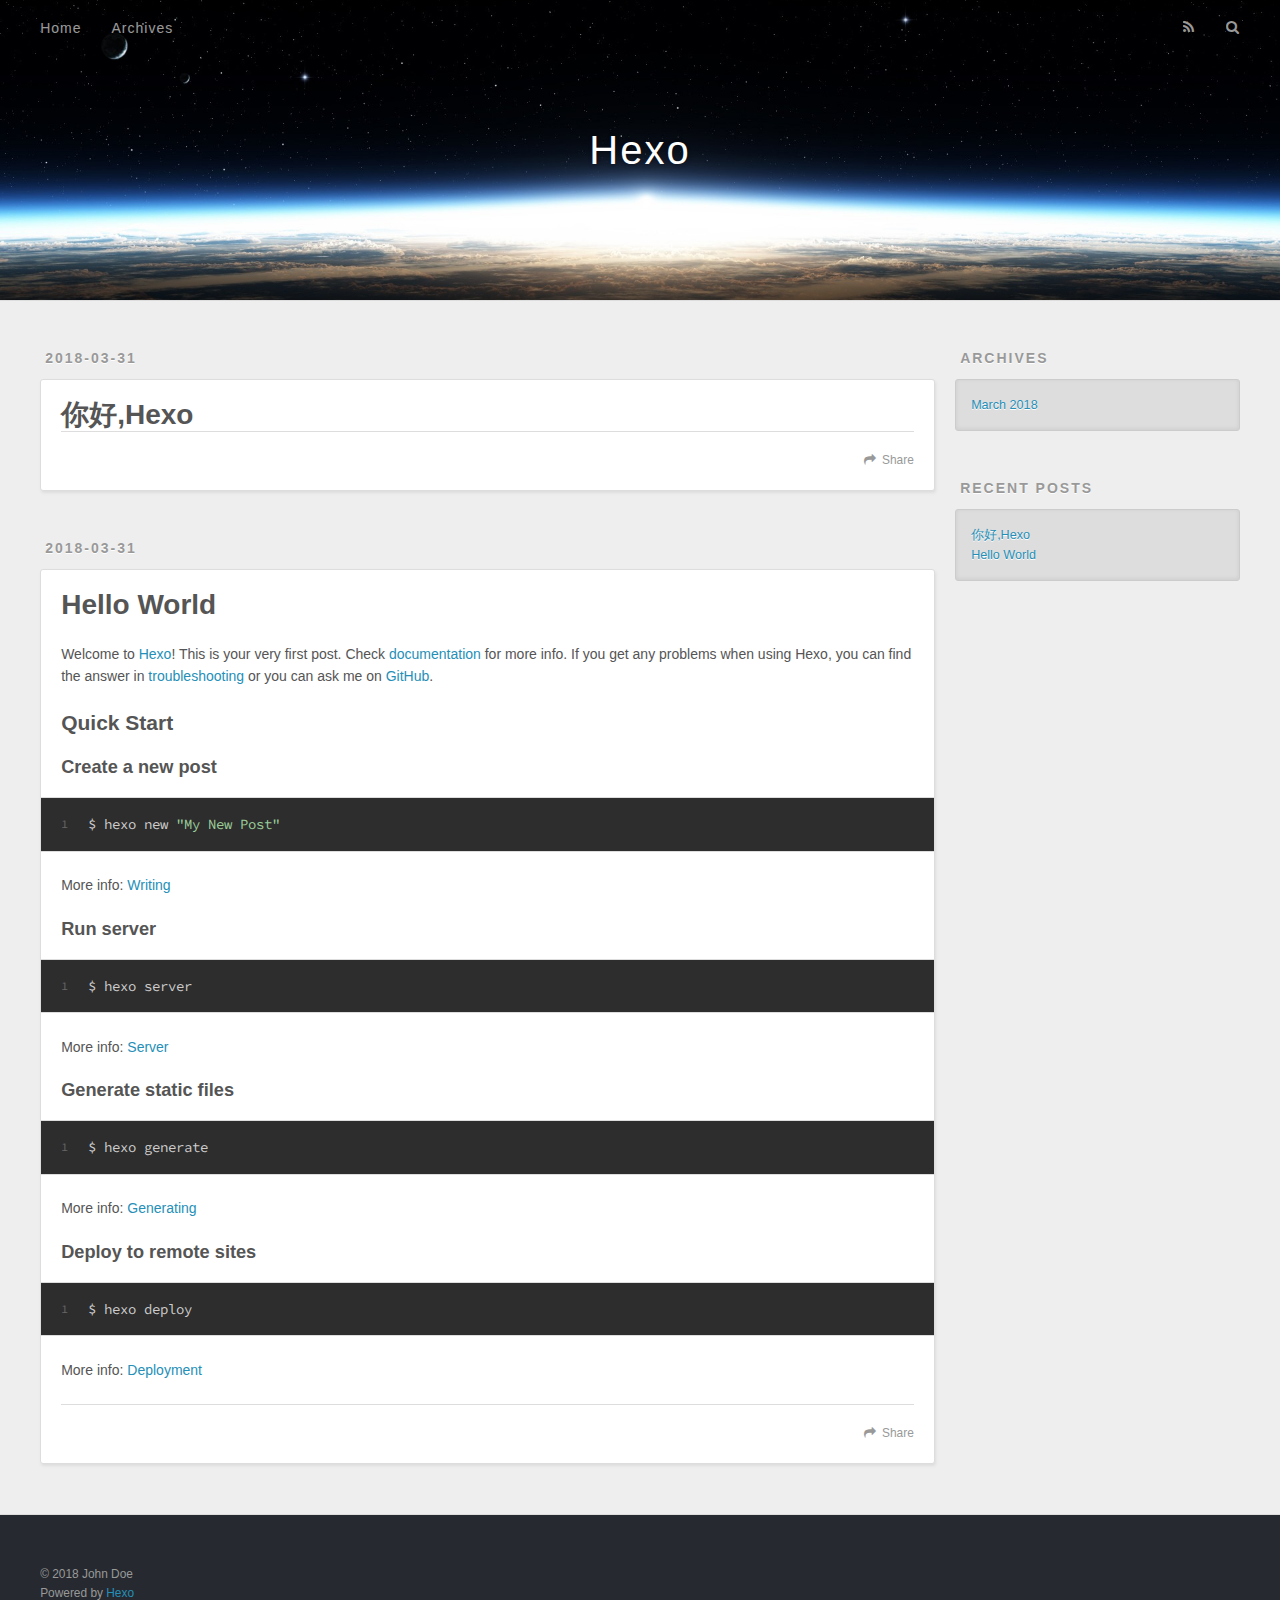
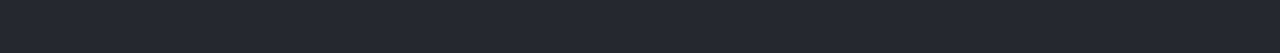
==== index.html @ 71d7cffc "Site updated: 2018-03-31 00:52:03" ====
<!DOCTYPE html>
<html>
<head>
  <meta charset="utf-8">
  

  
  <title>Hexo</title>
  <meta name="viewport" content="width=device-width, initial-scale=1, maximum-scale=1">
  <meta property="og:type" content="website">
<meta property="og:title" content="Hexo">
<meta property="og:url" content="http://yoursite.com/index.html">
<meta property="og:site_name" content="Hexo">
<meta property="og:locale" content="default">
<meta name="twitter:card" content="summary">
<meta name="twitter:title" content="Hexo">
  
    <link rel="alternate" href="/atom.xml" title="Hexo" type="application/atom+xml">
  
  
    <link rel="icon" href="/favicon.png">
  
  
    <link href="//fonts.googleapis.com/css?family=Source+Code+Pro" rel="stylesheet" type="text/css">
  
  <link rel="stylesheet" href="/css/style.css">
</head>

<body>
  <div id="container">
    <div id="wrap">
      <header id="header">
  <div id="banner"></div>
  <div id="header-outer" class="outer">
    <div id="header-title" class="inner">
      <h1 id="logo-wrap">
        <a href="/" id="logo">Hexo</a>
      </h1>
      
    </div>
    <div id="header-inner" class="inner">
      <nav id="main-nav">
        <a id="main-nav-toggle" class="nav-icon"></a>
        
          <a class="main-nav-link" href="/">Home</a>
        
          <a class="main-nav-link" href="/archives">Archives</a>
        
      </nav>
      <nav id="sub-nav">
        
          <a id="nav-rss-link" class="nav-icon" href="/atom.xml" title="RSS Feed"></a>
        
        <a id="nav-search-btn" class="nav-icon" title="Search"></a>
      </nav>
      <div id="search-form-wrap">
        <form action="//google.com/search" method="get" accept-charset="UTF-8" class="search-form"><input type="search" name="q" class="search-form-input" placeholder="Search"><button type="submit" class="search-form-submit">&#xF002;</button><input type="hidden" name="sitesearch" value="http://yoursite.com"></form>
      </div>
    </div>
  </div>
</header>
      <div class="outer">
        <section id="main">
  
    <article id="post-你好-Hexo" class="article article-type-post" itemscope itemprop="blogPost">
  <div class="article-meta">
    <a href="/2018/03/31/你好-Hexo/" class="article-date">
  <time datetime="2018-03-30T16:49:44.000Z" itemprop="datePublished">2018-03-31</time>
</a>
    
  </div>
  <div class="article-inner">
    
    
      <header class="article-header">
        
  
    <h1 itemprop="name">
      <a class="article-title" href="/2018/03/31/你好-Hexo/">你好,Hexo</a>
    </h1>
  

      </header>
    
    <div class="article-entry" itemprop="articleBody">
      
        
      
    </div>
    <footer class="article-footer">
      <a data-url="http://yoursite.com/2018/03/31/你好-Hexo/" data-id="cjfe6r4uq0001t4aaw3b5hltz" class="article-share-link">Share</a>
      
      
    </footer>
  </div>
  
</article>


  
    <article id="post-hello-world" class="article article-type-post" itemscope itemprop="blogPost">
  <div class="article-meta">
    <a href="/2018/03/31/hello-world/" class="article-date">
  <time datetime="2018-03-30T16:23:22.422Z" itemprop="datePublished">2018-03-31</time>
</a>
    
  </div>
  <div class="article-inner">
    
    
      <header class="article-header">
        
  
    <h1 itemprop="name">
      <a class="article-title" href="/2018/03/31/hello-world/">Hello World</a>
    </h1>
  

      </header>
    
    <div class="article-entry" itemprop="articleBody">
      
        <p>Welcome to <a href="https://hexo.io/" target="_blank" rel="noopener">Hexo</a>! This is your very first post. Check <a href="https://hexo.io/docs/" target="_blank" rel="noopener">documentation</a> for more info. If you get any problems when using Hexo, you can find the answer in <a href="https://hexo.io/docs/troubleshooting.html" target="_blank" rel="noopener">troubleshooting</a> or you can ask me on <a href="https://github.com/hexojs/hexo/issues" target="_blank" rel="noopener">GitHub</a>.</p>
<h2 id="Quick-Start"><a href="#Quick-Start" class="headerlink" title="Quick Start"></a>Quick Start</h2><h3 id="Create-a-new-post"><a href="#Create-a-new-post" class="headerlink" title="Create a new post"></a>Create a new post</h3><figure class="highlight bash"><table><tr><td class="gutter"><pre><span class="line">1</span><br></pre></td><td class="code"><pre><span class="line">$ hexo new <span class="string">"My New Post"</span></span><br></pre></td></tr></table></figure>
<p>More info: <a href="https://hexo.io/docs/writing.html" target="_blank" rel="noopener">Writing</a></p>
<h3 id="Run-server"><a href="#Run-server" class="headerlink" title="Run server"></a>Run server</h3><figure class="highlight bash"><table><tr><td class="gutter"><pre><span class="line">1</span><br></pre></td><td class="code"><pre><span class="line">$ hexo server</span><br></pre></td></tr></table></figure>
<p>More info: <a href="https://hexo.io/docs/server.html" target="_blank" rel="noopener">Server</a></p>
<h3 id="Generate-static-files"><a href="#Generate-static-files" class="headerlink" title="Generate static files"></a>Generate static files</h3><figure class="highlight bash"><table><tr><td class="gutter"><pre><span class="line">1</span><br></pre></td><td class="code"><pre><span class="line">$ hexo generate</span><br></pre></td></tr></table></figure>
<p>More info: <a href="https://hexo.io/docs/generating.html" target="_blank" rel="noopener">Generating</a></p>
<h3 id="Deploy-to-remote-sites"><a href="#Deploy-to-remote-sites" class="headerlink" title="Deploy to remote sites"></a>Deploy to remote sites</h3><figure class="highlight bash"><table><tr><td class="gutter"><pre><span class="line">1</span><br></pre></td><td class="code"><pre><span class="line">$ hexo deploy</span><br></pre></td></tr></table></figure>
<p>More info: <a href="https://hexo.io/docs/deployment.html" target="_blank" rel="noopener">Deployment</a></p>

      
    </div>
    <footer class="article-footer">
      <a data-url="http://yoursite.com/2018/03/31/hello-world/" data-id="cjfe6r4um0000t4aa0cotl43n" class="article-share-link">Share</a>
      
      
    </footer>
  </div>
  
</article>


  


</section>
        
          <aside id="sidebar">
  
    

  
    

  
    
  
    
  <div class="widget-wrap">
    <h3 class="widget-title">Archives</h3>
    <div class="widget">
      <ul class="archive-list"><li class="archive-list-item"><a class="archive-list-link" href="/archives/2018/03/">March 2018</a></li></ul>
    </div>
  </div>


  
    
  <div class="widget-wrap">
    <h3 class="widget-title">Recent Posts</h3>
    <div class="widget">
      <ul>
        
          <li>
            <a href="/2018/03/31/你好-Hexo/">你好,Hexo</a>
          </li>
        
          <li>
            <a href="/2018/03/31/hello-world/">Hello World</a>
          </li>
        
      </ul>
    </div>
  </div>

  
</aside>
        
      </div>
      <footer id="footer">
  
  <div class="outer">
    <div id="footer-info" class="inner">
      &copy; 2018 John Doe<br>
      Powered by <a href="http://hexo.io/" target="_blank">Hexo</a>
    </div>
  </div>
</footer>
    </div>
    <nav id="mobile-nav">
  
    <a href="/" class="mobile-nav-link">Home</a>
  
    <a href="/archives" class="mobile-nav-link">Archives</a>
  
</nav>
    

<script src="//ajax.googleapis.com/ajax/libs/jquery/2.0.3/jquery.min.js"></script>


  <link rel="stylesheet" href="/fancybox/jquery.fancybox.css">
  <script src="/fancybox/jquery.fancybox.pack.js"></script>


<script src="/js/script.js"></script>



  </div>
</body>
</html>
---- css/style.css ----
body {
  width: 100%;
}
body:before,
body:after {
  content: "";
  display: table;
}
body:after {
  clear: both;
}
html,
body,
div,
span,
applet,
object,
iframe,
h1,
h2,
h3,
h4,
h5,
h6,
p,
blockquote,
pre,
a,
abbr,
acronym,
address,
big,
cite,
code,
del,
dfn,
em,
img,
ins,
kbd,
q,
s,
samp,
small,
strike,
strong,
sub,
sup,
tt,
var,
dl,
dt,
dd,
ol,
ul,
li,
fieldset,
form,
label,
legend,
table,
caption,
tbody,
tfoot,
thead,
tr,
th,
td {
  margin: 0;
  padding: 0;
  border: 0;
  outline: 0;
  font-weight: inherit;
  font-style: inherit;
  font-family: inherit;
  font-size: 100%;
  vertical-align: baseline;
}
body {
  line-height: 1;
  color: #000;
  background: #fff;
}
ol,
ul {
  list-style: none;
}
table {
  border-collapse: separate;
  border-spacing: 0;
  vertical-align: middle;
}
caption,
th,
td {
  text-align: left;
  font-weight: normal;
  vertical-align: middle;
}
a img {
  border: none;
}
input,
button {
  margin: 0;
  padding: 0;
}
input::-moz-focus-inner,
button::-moz-focus-inner {
  border: 0;
  padding: 0;
}
@font-face {
  font-family: FontAwesome;
  font-style: normal;
  font-weight: normal;
  src: url("fonts/fontawesome-webfont.eot?v=#4.0.3");
  src: url("fonts/fontawesome-webfont.eot?#iefix&v=#4.0.3") format("embedded-opentype"), url("fonts/fontawesome-webfont.woff?v=#4.0.3") format("woff"), url("fonts/fontawesome-webfont.ttf?v=#4.0.3") format("truetype"), url("fonts/fontawesome-webfont.svg#fontawesomeregular?v=#4.0.3") format("svg");
}
html,
body,
#container {
  height: 100%;
}
body {
  background: #eee;
  font: 14px -apple-system, BlinkMacSystemFont, "Segoe UI", "Roboto", "Oxygen", "Ubuntu", "Cantarell", "Fira Sans", "Droid Sans", "Helvetica Neue", sans-serif;
  -webkit-text-size-adjust: 100%;
}
.outer {
  max-width: 1220px;
  margin: 0 auto;
  padding: 0 20px;
}
.outer:before,
.outer:after {
  content: "";
  display: table;
}
.outer:after {
  clear: both;
}
.inner {
  display: inline;
  float: left;
  width: 98.33333333333333%;
  margin: 0 0.833333333333333%;
}
.left,
.alignleft {
  float: left;
}
.right,
.alignright {
  float: right;
}
.clear {
  clear: both;
}
#container {
  position: relative;
}
.mobile-nav-on {
  overflow: hidden;
}
#wrap {
  height: 100%;
  width: 100%;
  position: absolute;
  top: 0;
  left: 0;
  -webkit-transition: 0.2s ease-out;
  -moz-transition: 0.2s ease-out;
  -ms-transition: 0.2s ease-out;
  transition: 0.2s ease-out;
  z-index: 1;
  background: #eee;
}
.mobile-nav-on #wrap {
  left: 280px;
}
@media screen and (min-width: 768px) {
  #main {
    display: inline;
    float: left;
    width: 73.33333333333333%;
    margin: 0 0.833333333333333%;
  }
}
.article-date,
.article-category-link,
.archive-year,
.widget-title {
  text-decoration: none;
  text-transform: uppercase;
  letter-spacing: 2px;
  color: #999;
  margin-bottom: 1em;
  margin-left: 5px;
  line-height: 1em;
  text-shadow: 0 1px #fff;
  font-weight: bold;
}
.article-inner,
.archive-article-inner {
  background: #fff;
  -webkit-box-shadow: 1px 2px 3px #ddd;
  box-shadow: 1px 2px 3px #ddd;
  border: 1px solid #ddd;
  border-radius: 3px;
}
.article-entry h1,
.widget h1 {
  font-size: 2em;
}
.article-entry h2,
.widget h2 {
  font-size: 1.5em;
}
.article-entry h3,
.widget h3 {
  font-size: 1.3em;
}
.article-entry h4,
.widget h4 {
  font-size: 1.2em;
}
.article-entry h5,
.widget h5 {
  font-size: 1em;
}
.article-entry h6,
.widget h6 {
  font-size: 1em;
  color: #999;
}
.article-entry hr,
.widget hr {
  border: 1px dashed #ddd;
}
.article-entry strong,
.widget strong {
  font-weight: bold;
}
.article-entry em,
.widget em,
.article-entry cite,
.widget cite {
  font-style: italic;
}
.article-entry sup,
.widget sup,
.article-entry sub,
.widget sub {
  font-size: 0.75em;
  line-height: 0;
  position: relative;
  vertical-align: baseline;
}
.article-entry sup,
.widget sup {
  top: -0.5em;
}
.article-entry sub,
.widget sub {
  bottom: -0.2em;
}
.article-entry small,
.widget small {
  font-size: 0.85em;
}
.article-entry acronym,
.widget acronym,
.article-entry abbr,
.widget abbr {
  border-bottom: 1px dotted;
}
.article-entry ul,
.widget ul,
.article-entry ol,
.widget ol,
.article-entry dl,
.widget dl {
  margin: 0 20px;
  line-height: 1.6em;
}
.article-entry ul ul,
.widget ul ul,
.article-entry ol ul,
.widget ol ul,
.article-entry ul ol,
.widget ul ol,
.article-entry ol ol,
.widget ol ol {
  margin-top: 0;
  margin-bottom: 0;
}
.article-entry ul,
.widget ul {
  list-style: disc;
}
.article-entry ol,
.widget ol {
  list-style: decimal;
}
.article-entry dt,
.widget dt {
  font-weight: bold;
}
#header {
  height: 300px;
  position: relative;
  border-bottom: 1px solid #ddd;
}
#header:before,
#header:after {
  content: "";
  position: absolute;
  left: 0;
  right: 0;
  height: 40px;
}
#header:before {
  top: 0;
  background: -webkit-linear-gradient(rgba(0,0,0,0.2), transparent);
  background: -moz-linear-gradient(rgba(0,0,0,0.2), transparent);
  background: -ms-linear-gradient(rgba(0,0,0,0.2), transparent);
  background: linear-gradient(rgba(0,0,0,0.2), transparent);
}
#header:after {
  bottom: 0;
  background: -webkit-linear-gradient(transparent, rgba(0,0,0,0.2));
  background: -moz-linear-gradient(transparent, rgba(0,0,0,0.2));
  background: -ms-linear-gradient(transparent, rgba(0,0,0,0.2));
  background: linear-gradient(transparent, rgba(0,0,0,0.2));
}
#header-outer {
  height: 100%;
  position: relative;
}
#header-inner {
  position: relative;
  overflow: hidden;
}
#banner {
  position: absolute;
  top: 0;
  left: 0;
  width: 100%;
  height: 100%;
  background: url("images/banner.jpg") center #000;
  -webkit-background-size: cover;
  -moz-background-size: cover;
  background-size: cover;
  z-index: -1;
}
#header-title {
  text-align: center;
  height: 40px;
  position: absolute;
  top: 50%;
  left: 0;
  margin-top: -20px;
}
#logo,
#subtitle {
  text-decoration: none;
  color: #fff;
  font-weight: 300;
  text-shadow: 0 1px 4px rgba(0,0,0,0.3);
}
#logo {
  font-size: 40px;
  line-height: 40px;
  letter-spacing: 2px;
}
#subtitle {
  font-size: 16px;
  line-height: 16px;
  letter-spacing: 1px;
}
#subtitle-wrap {
  margin-top: 16px;
}
#main-nav {
  float: left;
  margin-left: -15px;
}
.nav-icon,
.main-nav-link {
  float: left;
  color: #fff;
  opacity: 0.6;
  text-decoration: none;
  text-shadow: 0 1px rgba(0,0,0,0.2);
  -webkit-transition: opacity 0.2s;
  -moz-transition: opacity 0.2s;
  -ms-transition: opacity 0.2s;
  transition: opacity 0.2s;
  display: block;
  padding: 20px 15px;
}
.nav-icon:hover,
.main-nav-link:hover {
  opacity: 1;
}
.nav-icon {
  font-family: FontAwesome;
  text-align: center;
  font-size: 14px;
  width: 14px;
  height: 14px;
  padding: 20px 15px;
  position: relative;
  cursor: pointer;
}
.main-nav-link {
  font-weight: 300;
  letter-spacing: 1px;
}
@media screen and (max-width: 479px) {
  .main-nav-link {
    display: none;
  }
}
#main-nav-toggle {
  display: none;
}
#main-nav-toggle:before {
  content: "\f0c9";
}
@media screen and (max-width: 479px) {
  #main-nav-toggle {
    display: block;
  }
}
#sub-nav {
  float: right;
  margin-right: -15px;
}
#nav-rss-link:before {
  content: "\f09e";
}
#nav-search-btn:before {
  content: "\f002";
}
#search-form-wrap {
  position: absolute;
  top: 15px;
  width: 150px;
  height: 30px;
  right: -150px;
  opacity: 0;
  -webkit-transition: 0.2s ease-out;
  -moz-transition: 0.2s ease-out;
  -ms-transition: 0.2s ease-out;
  transition: 0.2s ease-out;
}
#search-form-wrap.on {
  opacity: 1;
  right: 0;
}
@media screen and (max-width: 479px) {
  #search-form-wrap {
    width: 100%;
    right: -100%;
  }
}
.search-form {
  position: absolute;
  top: 0;
  left: 0;
  right: 0;
  background: #fff;
  padding: 5px 15px;
  border-radius: 15px;
  -webkit-box-shadow: 0 0 10px rgba(0,0,0,0.3);
  box-shadow: 0 0 10px rgba(0,0,0,0.3);
}
.search-form-input {
  border: none;
  background: none;
  color: #555;
  width: 100%;
  font: 13px -apple-system, BlinkMacSystemFont, "Segoe UI", "Roboto", "Oxygen", "Ubuntu", "Cantarell", "Fira Sans", "Droid Sans", "Helvetica Neue", sans-serif;
  outline: none;
}
.search-form-input::-webkit-search-results-decoration,
.search-form-input::-webkit-search-cancel-button {
  -webkit-appearance: none;
}
.search-form-submit {
  position: absolute;
  top: 50%;
  right: 10px;
  margin-top: -7px;
  font: 13px FontAwesome;
  border: none;
  background: none;
  color: #bbb;
  cursor: pointer;
}
.search-form-submit:hover,
.search-form-submit:focus {
  color: #777;
}
.article {
  margin: 50px 0;
}
.article-inner {
  overflow: hidden;
}
.article-meta:before,
.article-meta:after {
  content: "";
  display: table;
}
.article-meta:after {
  clear: both;
}
.article-date {
  float: left;
}
.article-category {
  float: left;
  line-height: 1em;
  color: #ccc;
  text-shadow: 0 1px #fff;
  margin-left: 8px;
}
.article-category:before {
  content: "\2022";
}
.article-category-link {
  margin: 0 12px 1em;
}
.article-header {
  padding: 20px 20px 0;
}
.article-title {
  text-decoration: none;
  font-size: 2em;
  font-weight: bold;
  color: #555;
  line-height: 1.1em;
  -webkit-transition: color 0.2s;
  -moz-transition: color 0.2s;
  -ms-transition: color 0.2s;
  transition: color 0.2s;
}
a.article-title:hover {
  color: #258fb8;
}
.article-entry {
  color: #555;
  padding: 0 20px;
}
.article-entry:before,
.article-entry:after {
  content: "";
  display: table;
}
.article-entry:after {
  clear: both;
}
.article-entry p,
.article-entry table {
  line-height: 1.6em;
  margin: 1.6em 0;
}
.article-entry h1,
.article-entry h2,
.article-entry h3,
.article-entry h4,
.article-entry h5,
.article-entry h6 {
  font-weight: bold;
}
.article-entry h1,
.article-entry h2,
.article-entry h3,
.article-entry h4,
.article-entry h5,
.article-entry h6 {
  line-height: 1.1em;
  margin: 1.1em 0;
}
.article-entry a {
  color: #258fb8;
  text-decoration: none;
}
.article-entry a:hover {
  text-decoration: underline;
}
.article-entry ul,
.article-entry ol,
.article-entry dl {
  margin-top: 1.6em;
  margin-bottom: 1.6em;
}
.article-entry img,
.article-entry video {
  max-width: 100%;
  height: auto;
  display: block;
  margin: auto;
}
.article-entry iframe {
  border: none;
}
.article-entry table {
  width: 100%;
  border-collapse: collapse;
  border-spacing: 0;
}
.article-entry th {
  font-weight: bold;
  border-bottom: 3px solid #ddd;
  padding-bottom: 0.5em;
}
.article-entry td {
  border-bottom: 1px solid #ddd;
  padding: 10px 0;
}
.article-entry blockquote {
  font-family: Georgia, "Times New Roman", serif;
  font-size: 1.4em;
  margin: 1.6em 20px;
  text-align: center;
}
.article-entry blockquote footer {
  font-size: 14px;
  margin: 1.6em 0;
  font-family: -apple-system, BlinkMacSystemFont, "Segoe UI", "Roboto", "Oxygen", "Ubuntu", "Cantarell", "Fira Sans", "Droid Sans", "Helvetica Neue", sans-serif;
}
.article-entry blockquote footer cite:before {
  content: "—";
  padding: 0 0.5em;
}
.article-entry .pullquote {
  text-align: left;
  width: 45%;
  margin: 0;
}
.article-entry .pullquote.left {
  margin-left: 0.5em;
  margin-right: 1em;
}
.article-entry .pullquote.right {
  margin-right: 0.5em;
  margin-left: 1em;
}
.article-entry .caption {
  color: #999;
  display: block;
  font-size: 0.9em;
  margin-top: 0.5em;
  position: relative;
  text-align: center;
}
.article-entry .video-container {
  position: relative;
  padding-top: 56.25%;
  height: 0;
  overflow: hidden;
}
.article-entry .video-container iframe,
.article-entry .video-container object,
.article-entry .video-container embed {
  position: absolute;
  top: 0;
  left: 0;
  width: 100%;
  height: 100%;
  margin-top: 0;
}
.article-more-link a {
  display: inline-block;
  line-height: 1em;
  padding: 6px 15px;
  border-radius: 15px;
  background: #eee;
  color: #999;
  text-shadow: 0 1px #fff;
  text-decoration: none;
}
.article-more-link a:hover {
  background: #258fb8;
  color: #fff;
  text-decoration: none;
  text-shadow: 0 1px #1e7293;
}
.article-footer {
  font-size: 0.85em;
  line-height: 1.6em;
  border-top: 1px solid #ddd;
  padding-top: 1.6em;
  margin: 0 20px 20px;
}
.article-footer:before,
.article-footer:after {
  content: "";
  display: table;
}
.article-footer:after {
  clear: both;
}
.article-footer a {
  color: #999;
  text-decoration: none;
}
.article-footer a:hover {
  color: #555;
}
.article-tag-list-item {
  float: left;
  margin-right: 10px;
}
.article-tag-list-link:before {
  content: "#";
}
.article-comment-link {
  float: right;
}
.article-comment-link:before {
  content: "\f075";
  font-family: FontAwesome;
  padding-right: 8px;
}
.article-share-link {
  cursor: pointer;
  float: right;
  margin-left: 20px;
}
.article-share-link:before {
  content: "\f064";
  font-family: FontAwesome;
  padding-right: 6px;
}
#article-nav {
  position: relative;
}
#article-nav:before,
#article-nav:after {
  content: "";
  display: table;
}
#article-nav:after {
  clear: both;
}
@media screen and (min-width: 768px) {
  #article-nav {
    margin: 50px 0;
  }
  #article-nav:before {
    width: 8px;
    height: 8px;
    position: absolute;
    top: 50%;
    left: 50%;
    margin-top: -4px;
    margin-left: -4px;
    content: "";
    border-radius: 50%;
    background: #ddd;
    -webkit-box-shadow: 0 1px 2px #fff;
    box-shadow: 0 1px 2px #fff;
  }
}
.article-nav-link-wrap {
  text-decoration: none;
  text-shadow: 0 1px #fff;
  color: #999;
  -webkit-box-sizing: border-box;
  -moz-box-sizing: border-box;
  box-sizing: border-box;
  margin-top: 50px;
  text-align: center;
  display: block;
}
.article-nav-link-wrap:hover {
  color: #555;
}
@media screen and (min-width: 768px) {
  .article-nav-link-wrap {
    width: 50%;
    margin-top: 0;
  }
}
@media screen and (min-width: 768px) {
  #article-nav-newer {
    float: left;
    text-align: right;
    padding-right: 20px;
  }
}
@media screen and (min-width: 768px) {
  #article-nav-older {
    float: right;
    text-align: left;
    padding-left: 20px;
  }
}
.article-nav-caption {
  text-transform: uppercase;
  letter-spacing: 2px;
  color: #ddd;
  line-height: 1em;
  font-weight: bold;
}
#article-nav-newer .article-nav-caption {
  margin-right: -2px;
}
.article-nav-title {
  font-size: 0.85em;
  line-height: 1.6em;
  margin-top: 0.5em;
}
.article-share-box {
  position: absolute;
  display: none;
  background: #fff;
  -webkit-box-shadow: 1px 2px 10px rgba(0,0,0,0.2);
  box-shadow: 1px 2px 10px rgba(0,0,0,0.2);
  border-radius: 3px;
  margin-left: -145px;
  overflow: hidden;
  z-index: 1;
}
.article-share-box.on {
  display: block;
}
.article-share-input {
  width: 100%;
  background: none;
  -webkit-box-sizing: border-box;
  -moz-box-sizing: border-box;
  box-sizing: border-box;
  font: 14px -apple-system, BlinkMacSystemFont, "Segoe UI", "Roboto", "Oxygen", "Ubuntu", "Cantarell", "Fira Sans", "Droid Sans", "Helvetica Neue", sans-serif;
  padding: 0 15px;
  color: #555;
  outline: none;
  border: 1px solid #ddd;
  border-radius: 3px 3px 0 0;
  height: 36px;
  line-height: 36px;
}
.article-share-links {
  background: #eee;
}
.article-share-links:before,
.article-share-links:after {
  content: "";
  display: table;
}
.article-share-links:after {
  clear: both;
}
.article-share-twitter,
.article-share-facebook,
.article-share-pinterest,
.article-share-google {
  width: 50px;
  height: 36px;
  display: block;
  float: left;
  position: relative;
  color: #999;
  text-shadow: 0 1px #fff;
}
.article-share-twitter:before,
.article-share-facebook:before,
.article-share-pinterest:before,
.article-share-google:before {
  font-size: 20px;
  font-family: FontAwesome;
  width: 20px;
  height: 20px;
  position: absolute;
  top: 50%;
  left: 50%;
  margin-top: -10px;
  margin-left: -10px;
  text-align: center;
}
.article-share-twitter:hover,
.article-share-facebook:hover,
.article-share-pinterest:hover,
.article-share-google:hover {
  color: #fff;
}
.article-share-twitter:before {
  content: "\f099";
}
.article-share-twitter:hover {
  background: #00aced;
  text-shadow: 0 1px #008abe;
}
.article-share-facebook:before {
  content: "\f09a";
}
.article-share-facebook:hover {
  background: #3b5998;
  text-shadow: 0 1px #2f477a;
}
.article-share-pinterest:before {
  content: "\f0d2";
}
.article-share-pinterest:hover {
  background: #cb2027;
  text-shadow: 0 1px #a21a1f;
}
.article-share-google:before {
  content: "\f0d5";
}
.article-share-google:hover {
  background: #dd4b39;
  text-shadow: 0 1px #be3221;
}
.article-gallery {
  background: #000;
  position: relative;
}
.article-gallery-photos {
  position: relative;
  overflow: hidden;
}
.article-gallery-img {
  display: none;
  max-width: 100%;
}
.article-gallery-img:first-child {
  display: block;
}
.article-gallery-img.loaded {
  position: absolute;
  display: block;
}
.article-gallery-img img {
  display: block;
  max-width: 100%;
  margin: 0 auto;
}
#comments {
  background: #fff;
  -webkit-box-shadow: 1px 2px 3px #ddd;
  box-shadow: 1px 2px 3px #ddd;
  padding: 20px;
  border: 1px solid #ddd;
  border-radius: 3px;
  margin: 50px 0;
}
#comments a {
  color: #258fb8;
}
.archives-wrap {
  margin: 50px 0;
}
.archives:before,
.archives:after {
  content: "";
  display: table;
}
.archives:after {
  clear: both;
}
.archive-year-wrap {
  margin-bottom: 1em;
}
.archives {
  -webkit-column-gap: 10px;
  -moz-column-gap: 10px;
  column-gap: 10px;
}
@media screen and (min-width: 480px) and (max-width: 767px) {
  .archives {
    -webkit-column-count: 2;
    -moz-column-count: 2;
    column-count: 2;
  }
}
@media screen and (min-width: 768px) {
  .archives {
    -webkit-column-count: 3;
    -moz-column-count: 3;
    column-count: 3;
  }
}
.archive-article {
  -webkit-column-break-inside: avoid;
  page-break-inside: avoid;
  overflow: hidden;
  break-inside: avoid-column;
}
.archive-article-inner {
  padding: 10px;
  margin-bottom: 15px;
}
.archive-article-title {
  text-decoration: none;
  font-weight: bold;
  color: #555;
  -webkit-transition: color 0.2s;
  -moz-transition: color 0.2s;
  -ms-transition: color 0.2s;
  transition: color 0.2s;
  line-height: 1.6em;
}
.archive-article-title:hover {
  color: #258fb8;
}
.archive-article-footer {
  margin-top: 1em;
}
.archive-article-date {
  color: #999;
  text-decoration: none;
  font-size: 0.85em;
  line-height: 1em;
  margin-bottom: 0.5em;
  display: block;
}
#page-nav {
  margin: 50px auto;
  background: #fff;
  -webkit-box-shadow: 1px 2px 3px #ddd;
  box-shadow: 1px 2px 3px #ddd;
  border: 1px solid #ddd;
  border-radius: 3px;
  text-align: center;
  color: #999;
  overflow: hidden;
}
#page-nav:before,
#page-nav:after {
  content: "";
  display: table;
}
#page-nav:after {
  clear: both;
}
#page-nav a,
#page-nav span {
  padding: 10px 20px;
  line-height: 1;
  height: 2ex;
}
#page-nav a {
  color: #999;
  text-decoration: none;
}
#page-nav a:hover {
  background: #999;
  color: #fff;
}
#page-nav .prev {
  float: left;
}
#page-nav .next {
  float: right;
}
#page-nav .page-number {
  display: inline-block;
}
@media screen and (max-width: 479px) {
  #page-nav .page-number {
    display: none;
  }
}
#page-nav .current {
  color: #555;
  font-weight: bold;
}
#page-nav .space {
  color: #ddd;
}
#footer {
  background: #262a30;
  padding: 50px 0;
  border-top: 1px solid #ddd;
  color: #999;
}
#footer a {
  color: #258fb8;
  text-decoration: none;
}
#footer a:hover {
  text-decoration: underline;
}
#footer-info {
  line-height: 1.6em;
  font-size: 0.85em;
}
.article-entry pre,
.article-entry .highlight {
  background: #2d2d2d;
  margin: 0 -20px;
  padding: 15px 20px;
  border-style: solid;
  border-color: #ddd;
  border-width: 1px 0;
  overflow: auto;
  color: #ccc;
  line-height: 22.400000000000002px;
}
.article-entry .highlight .gutter pre,
.article-entry .gist .gist-file .gist-data .line-numbers {
  color: #666;
  font-size: 0.85em;
}
.article-entry pre,
.article-entry code {
  font-family: "Source Code Pro", Consolas, Monaco, Menlo, Consolas, monospace;
}
.article-entry code {
  background: #eee;
  text-shadow: 0 1px #fff;
  padding: 0 0.3em;
}
.article-entry pre code {
  background: none;
  text-shadow: none;
  padding: 0;
}
.article-entry .highlight pre {
  border: none;
  margin: 0;
  padding: 0;
}
.article-entry .highlight table {
  margin: 0;
  width: auto;
}
.article-entry .highlight td {
  border: none;
  padding: 0;
}
.article-entry .highlight figcaption {
  font-size: 0.85em;
  color: #999;
  line-height: 1em;
  margin-bottom: 1em;
}
.article-entry .highlight figcaption:before,
.article-entry .highlight figcaption:after {
  content: "";
  display: table;
}
.article-entry .highlight figcaption:after {
  clear: both;
}
.article-entry .highlight figcaption a {
  float: right;
}
.article-entry .highlight .gutter pre {
  text-align: right;
  padding-right: 20px;
}
.article-entry .highlight .line {
  height: 22.400000000000002px;
}
.article-entry .highlight .line.marked {
  background: #515151;
}
.article-entry .gist {
  margin: 0 -20px;
  border-style: solid;
  border-color: #ddd;
  border-width: 1px 0;
  background: #2d2d2d;
  padding: 15px 20px 15px 0;
}
.article-entry .gist .gist-file {
  border: none;
  font-family: "Source Code Pro", Consolas, Monaco, Menlo, Consolas, monospace;
  margin: 0;
}
.article-entry .gist .gist-file .gist-data {
  background: none;
  border: none;
}
.article-entry .gist .gist-file .gist-data .line-numbers {
  background: none;
  border: none;
  padding: 0 20px 0 0;
}
.article-entry .gist .gist-file .gist-data .line-data {
  padding: 0 !important;
}
.article-entry .gist .gist-file .highlight {
  margin: 0;
  padding: 0;
  border: none;
}
.article-entry .gist .gist-file .gist-meta {
  background: #2d2d2d;
  color: #999;
  font: 0.85em -apple-system, BlinkMacSystemFont, "Segoe UI", "Roboto", "Oxygen", "Ubuntu", "Cantarell", "Fira Sans", "Droid Sans", "Helvetica Neue", sans-serif;
  text-shadow: 0 0;
  padding: 0;
  margin-top: 1em;
  margin-left: 20px;
}
.article-entry .gist .gist-file .gist-meta a {
  color: #258fb8;
  font-weight: normal;
}
.article-entry .gist .gist-file .gist-meta a:hover {
  text-decoration: underline;
}
pre .comment,
pre .title {
  color: #999;
}
pre .variable,
pre .attribute,
pre .tag,
pre .regexp,
pre .ruby .constant,
pre .xml .tag .title,
pre .xml .pi,
pre .xml .doctype,
pre .html .doctype,
pre .css .id,
pre .css .class,
pre .css .pseudo {
  color: #f2777a;
}
pre .number,
pre .preprocessor,
pre .built_in,
pre .literal,
pre .params,
pre .constant {
  color: #f99157;
}
pre .class,
pre .ruby .class .title,
pre .css .rules .attribute {
  color: #9c9;
}
pre .string,
pre .value,
pre .inheritance,
pre .header,
pre .ruby .symbol,
pre .xml .cdata {
  color: #9c9;
}
pre .css .hexcolor {
  color: #6cc;
}
pre .function,
pre .python .decorator,
pre .python .title,
pre .ruby .function .title,
pre .ruby .title .keyword,
pre .perl .sub,
pre .javascript .title,
pre .coffeescript .title {
  color: #69c;
}
pre .keyword,
pre .javascript .function {
  color: #c9c;
}
@media screen and (max-width: 479px) {
  #mobile-nav {
    position: absolute;
    top: 0;
    left: 0;
    width: 280px;
    height: 100%;
    background: #191919;
    border-right: 1px solid #fff;
  }
}
@media screen and (max-width: 479px) {
  .mobile-nav-link {
    display: block;
    color: #999;
    text-decoration: none;
    padding: 15px 20px;
    font-weight: bold;
  }
  .mobile-nav-link:hover {
    color: #fff;
  }
}
@media screen and (min-width: 768px) {
  #sidebar {
    display: inline;
    float: left;
    width: 23.333333333333332%;
    margin: 0 0.833333333333333%;
  }
}
.widget-wrap {
  margin: 50px 0;
}
.widget {
  color: #777;
  text-shadow: 0 1px #fff;
  background: #ddd;
  -webkit-box-shadow: 0 -1px 4px #ccc inset;
  box-shadow: 0 -1px 4px #ccc inset;
  border: 1px solid #ccc;
  padding: 15px;
  border-radius: 3px;
}
.widget a {
  color: #258fb8;
  text-decoration: none;
}
.widget a:hover {
  text-decoration: underline;
}
.widget ul ul,
.widget ol ul,
.widget dl ul,
.widget ul ol,
.widget ol ol,
.widget dl ol,
.widget ul dl,
.widget ol dl,
.widget dl dl {
  margin-left: 15px;
  list-style: disc;
}
.widget {
  line-height: 1.6em;
  word-wrap: break-word;
  font-size: 0.9em;
}
.widget ul,
.widget ol {
  list-style: none;
  margin: 0;
}
.widget ul ul,
.widget ol ul,
.widget ul ol,
.widget ol ol {
  margin: 0 20px;
}
.widget ul ul,
.widget ol ul {
  list-style: disc;
}
.widget ul ol,
.widget ol ol {
  list-style: decimal;
}
.category-list-count,
.tag-list-count,
.archive-list-count {
  padding-left: 5px;
  color: #999;
  font-size: 0.85em;
}
.category-list-count:before,
.tag-list-count:before,
.archive-list-count:before {
  content: "(";
}
.category-list-count:after,
.tag-list-count:after,
.archive-list-count:after {
  content: ")";
}
.tagcloud a {
  margin-right: 5px;
  display: inline-block;
}
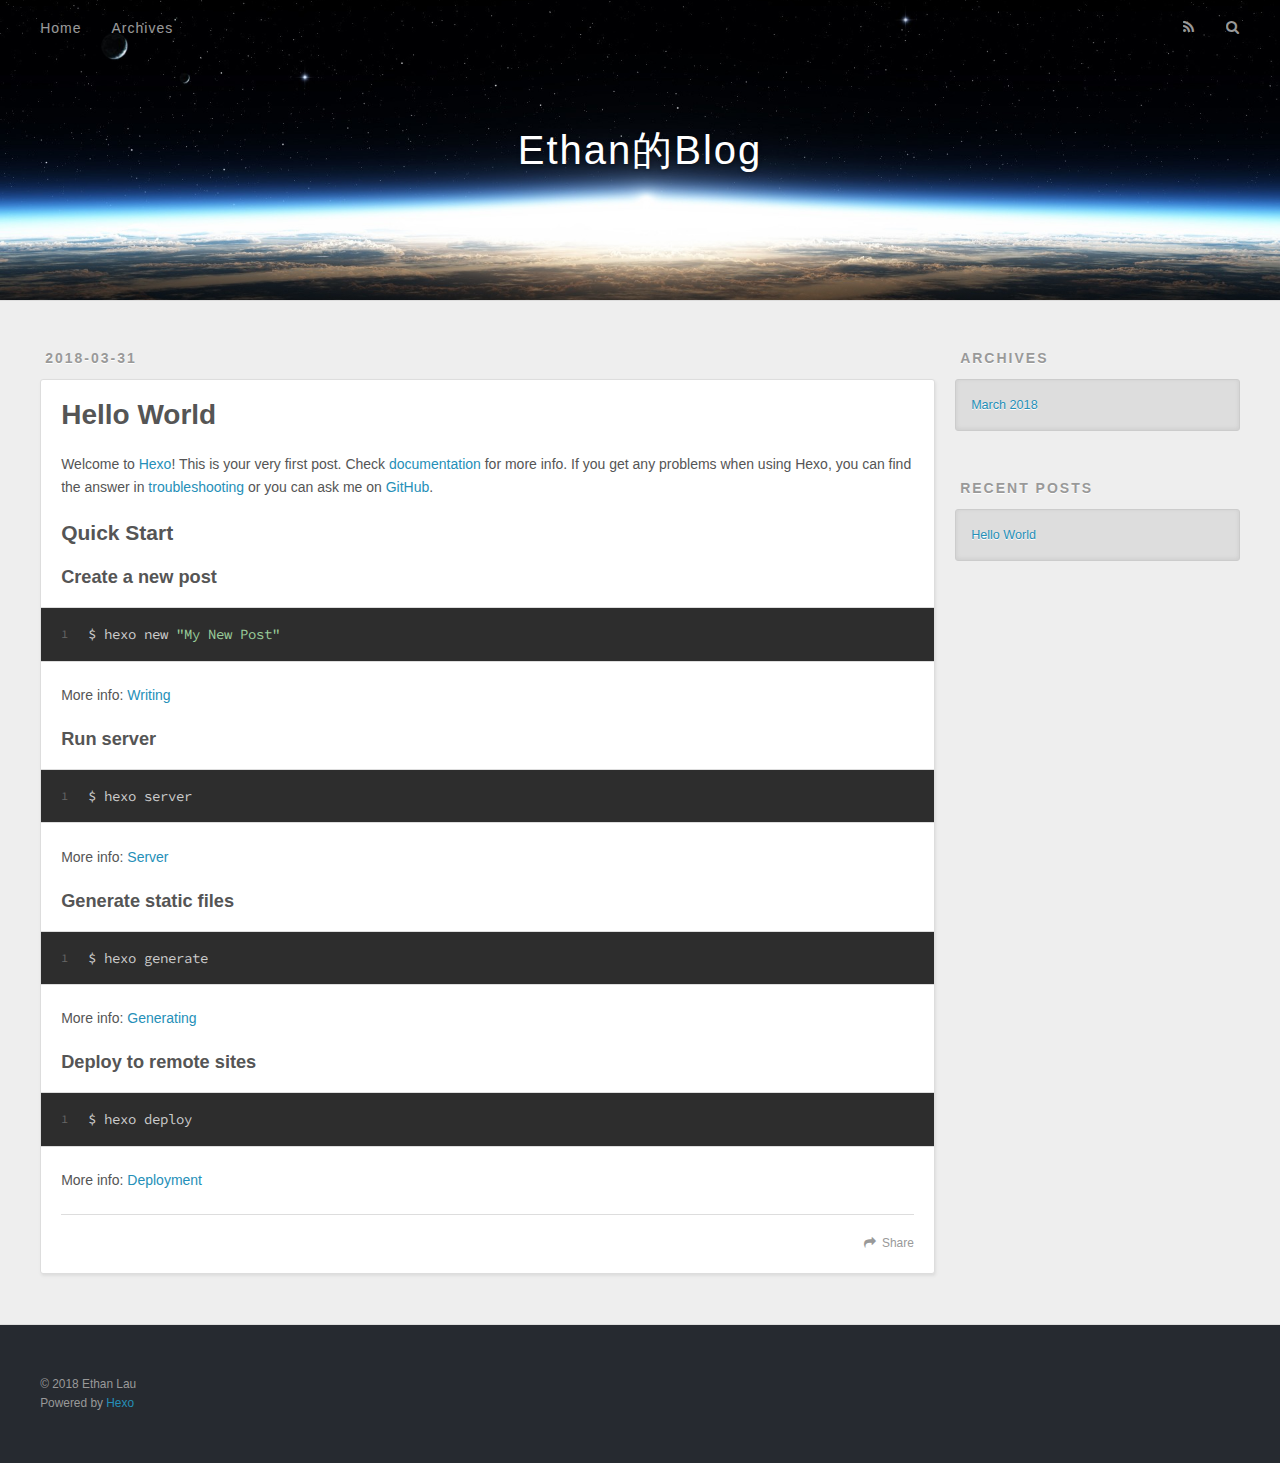
==== commit 8e4bb9c9: "Site updated: 2018-04-02 23:09:44" ====
--- a/index.html
+++ b/index.html
@@ -5,17 +5,17 @@
   
 
   
-  <title>Hexo</title>
+  <title>Ethan的Blog</title>
   <meta name="viewport" content="width=device-width, initial-scale=1, maximum-scale=1">
   <meta property="og:type" content="website">
-<meta property="og:title" content="Hexo">
+<meta property="og:title" content="Ethan的Blog">
 <meta property="og:url" content="http://yoursite.com/index.html">
-<meta property="og:site_name" content="Hexo">
+<meta property="og:site_name" content="Ethan的Blog">
 <meta property="og:locale" content="default">
 <meta name="twitter:card" content="summary">
-<meta name="twitter:title" content="Hexo">
+<meta name="twitter:title" content="Ethan的Blog">
   
-    <link rel="alternate" href="/atom.xml" title="Hexo" type="application/atom+xml">
+    <link rel="alternate" href="/atom.xml" title="Ethan的Blog" type="application/atom+xml">
   
   
     <link rel="icon" href="/favicon.png">
@@ -34,7 +34,7 @@
   <div id="header-outer" class="outer">
     <div id="header-title" class="inner">
       <h1 id="logo-wrap">
-        <a href="/" id="logo">Hexo</a>
+        <a href="/" id="logo">Ethan的Blog</a>
       </h1>
       
     </div>
@@ -61,42 +61,6 @@
 </header>
       <div class="outer">
         <section id="main">
-  
-    <article id="post-你好-Hexo" class="article article-type-post" itemscope itemprop="blogPost">
-  <div class="article-meta">
-    <a href="/2018/03/31/你好-Hexo/" class="article-date">
-  <time datetime="2018-03-30T16:49:44.000Z" itemprop="datePublished">2018-03-31</time>
-</a>
-    
-  </div>
-  <div class="article-inner">
-    
-    
-      <header class="article-header">
-        
-  
-    <h1 itemprop="name">
-      <a class="article-title" href="/2018/03/31/你好-Hexo/">你好,Hexo</a>
-    </h1>
-  
-
-      </header>
-    
-    <div class="article-entry" itemprop="articleBody">
-      
-        
-      
-    </div>
-    <footer class="article-footer">
-      <a data-url="http://yoursite.com/2018/03/31/你好-Hexo/" data-id="cjfe6r4uq0001t4aaw3b5hltz" class="article-share-link">Share</a>
-      
-      
-    </footer>
-  </div>
-  
-</article>
-
-
   
     <article id="post-hello-world" class="article article-type-post" itemscope itemprop="blogPost">
   <div class="article-meta">
@@ -174,10 +138,6 @@
       <ul>
         
           <li>
-            <a href="/2018/03/31/你好-Hexo/">你好,Hexo</a>
-          </li>
-        
-          <li>
             <a href="/2018/03/31/hello-world/">Hello World</a>
           </li>
         
@@ -193,7 +153,7 @@
   
   <div class="outer">
     <div id="footer-info" class="inner">
-      &copy; 2018 John Doe<br>
+      &copy; 2018 Ethan Lau<br>
       Powered by <a href="http://hexo.io/" target="_blank">Hexo</a>
     </div>
   </div>
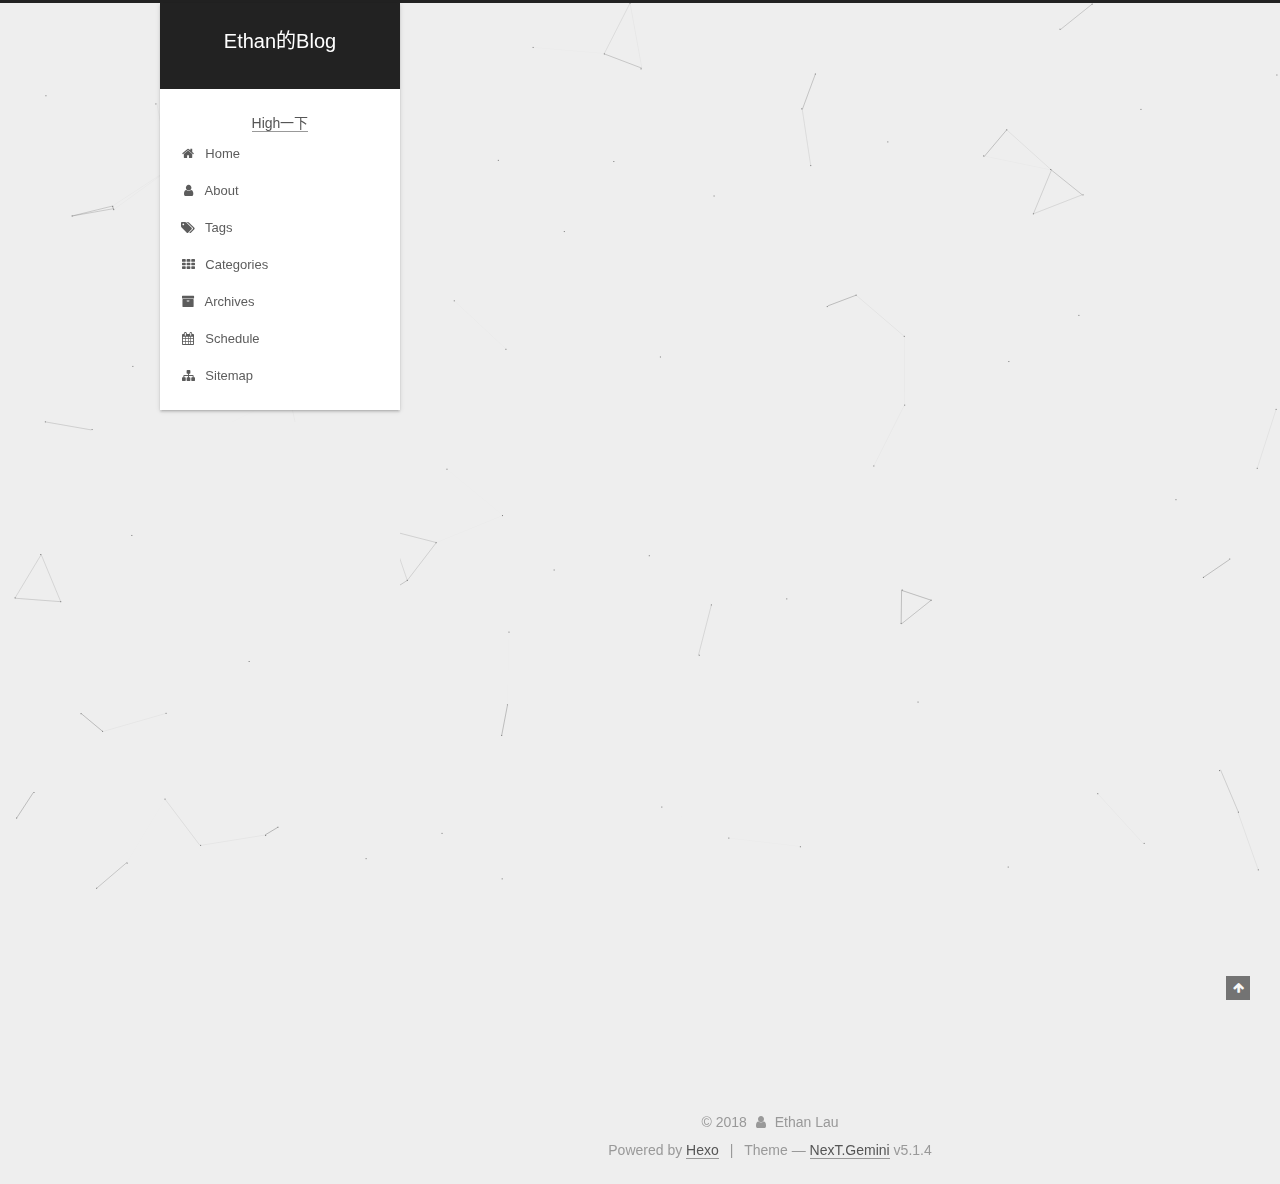
==== commit 0b2b1eb4: "Site updated: 2018-04-04 00:57:20" ====
--- a/index.html
+++ b/index.html
@@ -1,90 +1,506 @@
 <!DOCTYPE html>
-<html>
+
+
+
+  
+
+
+<html class="theme-next gemini use-motion" lang="zh-CN">
 <head>
-  <meta charset="utf-8">
-  
-
-  
-  <title>Ethan的Blog</title>
-  <meta name="viewport" content="width=device-width, initial-scale=1, maximum-scale=1">
-  <meta property="og:type" content="website">
+  <meta charset="UTF-8"/>
+<meta http-equiv="X-UA-Compatible" content="IE=edge" />
+<meta name="viewport" content="width=device-width, initial-scale=1, maximum-scale=1"/>
+<meta name="theme-color" content="#222">
+
+
+
+
+
+
+
+
+
+<meta http-equiv="Cache-Control" content="no-transform" />
+<meta http-equiv="Cache-Control" content="no-siteapp" />
+
+
+
+
+
+
+
+
+
+
+
+
+
+
+
+
+  
+  
+  <link href="/lib/fancybox/source/jquery.fancybox.css?v=2.1.5" rel="stylesheet" type="text/css" />
+
+
+
+
+
+
+
+<link href="/lib/font-awesome/css/font-awesome.min.css?v=4.6.2" rel="stylesheet" type="text/css" />
+
+<link href="/css/main.css?v=5.1.4" rel="stylesheet" type="text/css" />
+
+
+  <link rel="apple-touch-icon" sizes="180x180" href="/images/apple-touch-icon-next.png?v=5.1.4">
+
+
+  <link rel="icon" type="image/png" sizes="32x32" href="/images/favicon-32x32-next.png?v=5.1.4">
+
+
+  <link rel="icon" type="image/png" sizes="16x16" href="/images/favicon-16x16-next.png?v=5.1.4">
+
+
+  <link rel="mask-icon" href="/images/logo.svg?v=5.1.4" color="#222">
+
+
+
+
+
+  <meta name="keywords" content="Hexo, NexT" />
+
+
+
+
+
+
+
+
+
+
+<meta property="og:type" content="website">
 <meta property="og:title" content="Ethan的Blog">
 <meta property="og:url" content="http://yoursite.com/index.html">
 <meta property="og:site_name" content="Ethan的Blog">
-<meta property="og:locale" content="default">
+<meta property="og:locale" content="zh-CN">
 <meta name="twitter:card" content="summary">
 <meta name="twitter:title" content="Ethan的Blog">
-  
-    <link rel="alternate" href="/atom.xml" title="Ethan的Blog" type="application/atom+xml">
-  
-  
-    <link rel="icon" href="/favicon.png">
-  
-  
-    <link href="//fonts.googleapis.com/css?family=Source+Code+Pro" rel="stylesheet" type="text/css">
-  
-  <link rel="stylesheet" href="/css/style.css">
+
+
+
+<script type="text/javascript" id="hexo.configurations">
+  var NexT = window.NexT || {};
+  var CONFIG = {
+    root: '/',
+    scheme: 'Gemini',
+    version: '5.1.4',
+    sidebar: {"position":"left","display":"post","offset":12,"b2t":false,"scrollpercent":false,"onmobile":false},
+    fancybox: true,
+    tabs: true,
+    motion: {"enable":true,"async":false,"transition":{"post_block":"fadeIn","post_header":"slideDownIn","post_body":"slideDownIn","coll_header":"slideLeftIn","sidebar":"slideUpIn"}},
+    duoshuo: {
+      userId: '0',
+      author: 'Author'
+    },
+    algolia: {
+      applicationID: '',
+      apiKey: '',
+      indexName: '',
+      hits: {"per_page":10},
+      labels: {"input_placeholder":"Search for Posts","hits_empty":"We didn't find any results for the search: ${query}","hits_stats":"${hits} results found in ${time} ms"}
+    }
+  };
+</script>
+
+
+
+  <link rel="canonical" href="http://yoursite.com/"/>
+
+
+
+
+
+  <title>Ethan的Blog</title>
+  
+
+
+
+
+
+
+
+
 </head>
 
-<body>
-  <div id="container">
-    <div id="wrap">
-      <header id="header">
-  <div id="banner"></div>
-  <div id="header-outer" class="outer">
-    <div id="header-title" class="inner">
-      <h1 id="logo-wrap">
-        <a href="/" id="logo">Ethan的Blog</a>
-      </h1>
-      
+<body itemscope itemtype="http://schema.org/WebPage" lang="zh-CN">
+
+  
+  
+    
+  
+
+  <div class="container sidebar-position-left 
+  page-home">
+    <div class="headband"></div>
+
+    <header id="header" class="header" itemscope itemtype="http://schema.org/WPHeader">
+      <div class="header-inner"><div class="site-brand-wrapper">
+  <div class="site-meta ">
+    
+
+    <div class="custom-logo-site-title">
+      <a href="/"  class="brand" rel="start">
+        <span class="logo-line-before"><i></i></span>
+        <span class="site-title">Ethan的Blog</span>
+        <span class="logo-line-after"><i></i></span>
+      </a>
     </div>
-    <div id="header-inner" class="inner">
-      <nav id="main-nav">
-        <a id="main-nav-toggle" class="nav-icon"></a>
-        
-          <a class="main-nav-link" href="/">Home</a>
-        
-          <a class="main-nav-link" href="/archives">Archives</a>
-        
-      </nav>
-      <nav id="sub-nav">
-        
-          <a id="nav-rss-link" class="nav-icon" href="/atom.xml" title="RSS Feed"></a>
-        
-        <a id="nav-search-btn" class="nav-icon" title="Search"></a>
-      </nav>
-      <div id="search-form-wrap">
-        <form action="//google.com/search" method="get" accept-charset="UTF-8" class="search-form"><input type="search" name="q" class="search-form-input" placeholder="Search"><button type="submit" class="search-form-submit">&#xF002;</button><input type="hidden" name="sitesearch" value="http://yoursite.com"></form>
-      </div>
-    </div>
+      
+        <p class="site-subtitle"></p>
+      
   </div>
-</header>
-      <div class="outer">
-        <section id="main">
-  
-    <article id="post-hello-world" class="article article-type-post" itemscope itemprop="blogPost">
-  <div class="article-meta">
-    <a href="/2018/03/31/hello-world/" class="article-date">
-  <time datetime="2018-03-30T16:23:22.422Z" itemprop="datePublished">2018-03-31</time>
-</a>
-    
+
+  <div class="site-nav-toggle">
+    <button>
+      <span class="btn-bar"></span>
+      <span class="btn-bar"></span>
+      <span class="btn-bar"></span>
+    </button>
   </div>
-  <div class="article-inner">
-    
-    
-      <header class="article-header">
-        
-  
-    <h1 itemprop="name">
-      <a class="article-title" href="/2018/03/31/hello-world/">Hello World</a>
-    </h1>
-  
-
+</div>
+
+<nav class="site-nav">
+  
+
+  
+    <ul id="menu" class="menu">
+    <li> <a title="把这个链接拖到你的Chrome收藏夹工具栏中" href='javascript:(function() {
+        function c() {
+            var e = document.createElement("link");
+            e.setAttribute("type", "text/css");
+            e.setAttribute("rel", "stylesheet");
+            e.setAttribute("href", f);
+            e.setAttribute("class", l);
+            document.body.appendChild(e)
+        }
+
+        function h() {
+            var e = document.getElementsByClassName(l);
+            for (var t = 0; t < e.length; t++) {
+                document.body.removeChild(e[t])
+            }
+        }
+
+        function p() {
+            var e = document.createElement("div");
+            e.setAttribute("class", a);
+            document.body.appendChild(e);
+            setTimeout(function() {
+                document.body.removeChild(e)
+            }, 100)
+        }
+
+        function d(e) {
+            return {
+                height : e.offsetHeight,
+                width : e.offsetWidth
+            }
+        }
+
+        function v(i) {
+            var s = d(i);
+            return s.height > e && s.height < n && s.width > t && s.width < r
+        }
+
+        function m(e) {
+            var t = e;
+            var n = 0;
+            while (!!t) {
+                n += t.offsetTop;
+                t = t.offsetParent
+            }
+            return n
+        }
+
+        function g() {
+            var e = document.documentElement;
+            if (!!window.innerWidth) {
+                return window.innerHeight
+            } else if (e && !isNaN(e.clientHeight)) {
+                return e.clientHeight
+            }
+            return 0
+        }
+
+        function y() {
+            if (window.pageYOffset) {
+                return window.pageYOffset
+            }
+            return Math.max(document.documentElement.scrollTop, document.body.scrollTop)
+        }
+
+        function E(e) {
+            var t = m(e);
+            return t >= w && t <= b + w
+        }
+
+        function S() {
+            var e = document.createElement("audio");
+            e.setAttribute("class", l);
+            e.src = i;
+            e.loop = false;
+            e.addEventListener("canplay", function() {
+                setTimeout(function() {
+                    x(k)
+                }, 500);
+                setTimeout(function() {
+                    N();
+                    p();
+                    for (var e = 0; e < O.length; e++) {
+                        T(O[e])
+                    }
+                }, 15500)
+            }, true);
+            e.addEventListener("ended", function() {
+                N();
+                h()
+            }, true);
+            e.innerHTML = " <p>If you are reading this, it is because your browser does not support the audio element. We recommend that you get a new browser.</p> <p>";
+            document.body.appendChild(e);
+            e.play()
+        }
+
+        function x(e) {
+            e.className += " " + s + " " + o
+        }
+
+        function T(e) {
+            e.className += " " + s + " " + u[Math.floor(Math.random() * u.length)]
+        }
+
+        function N() {
+            var e = document.getElementsByClassName(s);
+            var t = new RegExp("\\b" + s + "\\b");
+            for (var n = 0; n < e.length; ) {
+                e[n].className = e[n].className.replace(t, "")
+            }
+        }
+
+        var e = 30;
+        var t = 30;
+        var n = 350;
+        var r = 350;
+        var i = "//7xuupy.com1.z0.glb.clouddn.com/tongxingSibel%20-%20Im%20Sorry.mp3";
+        var s = "mw-harlem_shake_me";
+        var o = "im_first";
+        var u = ["im_drunk", "im_baked", "im_trippin", "im_blown"];
+        var a = "mw-strobe_light";
+        var f = "//s3.amazonaws.com/moovweb-marketing/playground/harlem-shake-style.css";
+        var l = "mw_added_css";
+        var b = g();
+        var w = y();
+        var C = document.getElementsByTagName("*");
+        var k = null;
+        for (var L = 0; L < C.length; L++) {
+            var A = C[L];
+            if (v(A)) {
+                if (E(A)) {
+                    k = A;
+                    break
+                }
+            }
+        }
+        if (A === null) {
+            console.warn("Could not find a node of the right size. Please try a different page.");
+            return
+        }
+        c();
+        S();
+        var O = [];
+        for (var L = 0; L < C.length; L++) {
+            var A = C[L];
+            if (v(A)) {
+                O.push(A)
+            }
+        }
+        })()    '>High一下</a> </li>
+      
+        
+        <li class="menu-item menu-item-home">
+          <a href="/" rel="section">
+            
+              <i class="menu-item-icon fa fa-fw fa-home"></i> <br />
+            
+            Home
+          </a>
+        </li>
+      
+        
+        <li class="menu-item menu-item-about">
+          <a href="/about/" rel="section">
+            
+              <i class="menu-item-icon fa fa-fw fa-user"></i> <br />
+            
+            About
+          </a>
+        </li>
+      
+        
+        <li class="menu-item menu-item-tags">
+          <a href="/tags/" rel="section">
+            
+              <i class="menu-item-icon fa fa-fw fa-tags"></i> <br />
+            
+            Tags
+          </a>
+        </li>
+      
+        
+        <li class="menu-item menu-item-categories">
+          <a href="/categories/" rel="section">
+            
+              <i class="menu-item-icon fa fa-fw fa-th"></i> <br />
+            
+            Categories
+          </a>
+        </li>
+      
+        
+        <li class="menu-item menu-item-archives">
+          <a href="/archives/" rel="section">
+            
+              <i class="menu-item-icon fa fa-fw fa-archive"></i> <br />
+            
+            Archives
+          </a>
+        </li>
+      
+        
+        <li class="menu-item menu-item-schedule">
+          <a href="/schedule/" rel="section">
+            
+              <i class="menu-item-icon fa fa-fw fa-calendar"></i> <br />
+            
+            Schedule
+          </a>
+        </li>
+      
+        
+        <li class="menu-item menu-item-sitemap">
+          <a href="/sitemap.xml" rel="section">
+            
+              <i class="menu-item-icon fa fa-fw fa-sitemap"></i> <br />
+            
+            Sitemap
+          </a>
+        </li>
+      
+
+      
+    </ul>
+  
+
+  
+</nav>
+
+
+
+ </div>
+    </header>
+
+    <main id="main" class="main">
+      <div class="main-inner">
+        <div class="content-wrap">
+          <div id="content" class="content">
+            
+  <section id="posts" class="posts-expand">
+    
+      
+
+  
+
+  
+  
+  
+
+  <article class="post post-type-normal" itemscope itemtype="http://schema.org/Article">
+  
+  
+  
+  <div class="post-block">
+    <link itemprop="mainEntityOfPage" href="http://yoursite.com/2018/03/31/hello-world/">
+
+    <span hidden itemprop="author" itemscope itemtype="http://schema.org/Person">
+      <meta itemprop="name" content="Ethan Lau">
+      <meta itemprop="description" content="">
+      <meta itemprop="image" content="/source/images/head.jpg">
+    </span>
+
+    <span hidden itemprop="publisher" itemscope itemtype="http://schema.org/Organization">
+      <meta itemprop="name" content="Ethan的Blog">
+    </span>
+
+    
+      <header class="post-header">
+
+        
+        
+          <h1 class="post-title" itemprop="name headline">
+                
+                <a class="post-title-link" href="/2018/03/31/hello-world/" itemprop="url">Hello World</a></h1>
+        
+
+        <div class="post-meta">
+          <span class="post-time">
+            
+              <span class="post-meta-item-icon">
+                <i class="fa fa-calendar-o"></i>
+              </span>
+              
+                <span class="post-meta-item-text">Posted on</span>
+              
+              <time title="Post created" itemprop="dateCreated datePublished" datetime="2018-03-31T00:23:22+08:00">
+                2018-03-31
+              </time>
+            
+
+            
+
+            
+          </span>
+
+          
+
+          
+            
+          
+
+          
+          
+
+          
+
+          
+
+          
+
+        </div>
       </header>
     
-    <div class="article-entry" itemprop="articleBody">
-      
-        <p>Welcome to <a href="https://hexo.io/" target="_blank" rel="noopener">Hexo</a>! This is your very first post. Check <a href="https://hexo.io/docs/" target="_blank" rel="noopener">documentation</a> for more info. If you get any problems when using Hexo, you can find the answer in <a href="https://hexo.io/docs/troubleshooting.html" target="_blank" rel="noopener">troubleshooting</a> or you can ask me on <a href="https://github.com/hexojs/hexo/issues" target="_blank" rel="noopener">GitHub</a>.</p>
+
+    
+    
+    
+    <div class="post-body" itemprop="articleBody">
+
+      
+      
+
+      
+        
+          
+            <p>Welcome to <a href="https://hexo.io/" target="_blank" rel="noopener">Hexo</a>! This is your very first post. Check <a href="https://hexo.io/docs/" target="_blank" rel="noopener">documentation</a> for more info. If you get any problems when using Hexo, you can find the answer in <a href="https://hexo.io/docs/troubleshooting.html" target="_blank" rel="noopener">troubleshooting</a> or you can ask me on <a href="https://github.com/hexojs/hexo/issues" target="_blank" rel="noopener">GitHub</a>.</p>
 <h2 id="Quick-Start"><a href="#Quick-Start" class="headerlink" title="Quick Start"></a>Quick Start</h2><h3 id="Create-a-new-post"><a href="#Create-a-new-post" class="headerlink" title="Create a new post"></a>Create a new post</h3><figure class="highlight bash"><table><tr><td class="gutter"><pre><span class="line">1</span><br></pre></td><td class="code"><pre><span class="line">$ hexo new <span class="string">"My New Post"</span></span><br></pre></td></tr></table></figure>
 <p>More info: <a href="https://hexo.io/docs/writing.html" target="_blank" rel="noopener">Writing</a></p>
 <h3 id="Run-server"><a href="#Run-server" class="headerlink" title="Run server"></a>Run server</h3><figure class="highlight bash"><table><tr><td class="gutter"><pre><span class="line">1</span><br></pre></td><td class="code"><pre><span class="line">$ hexo server</span><br></pre></td></tr></table></figure>
@@ -93,92 +509,332 @@
 <p>More info: <a href="https://hexo.io/docs/generating.html" target="_blank" rel="noopener">Generating</a></p>
 <h3 id="Deploy-to-remote-sites"><a href="#Deploy-to-remote-sites" class="headerlink" title="Deploy to remote sites"></a>Deploy to remote sites</h3><figure class="highlight bash"><table><tr><td class="gutter"><pre><span class="line">1</span><br></pre></td><td class="code"><pre><span class="line">$ hexo deploy</span><br></pre></td></tr></table></figure>
 <p>More info: <a href="https://hexo.io/docs/deployment.html" target="_blank" rel="noopener">Deployment</a></p>
-
+<p>最近访客</p>
+<div class="ds-recent-visitors" data-num-items="39" data-avatar-size="40" id="ds-recent-visitors"></div>
+
+
+          
+        
       
     </div>
-    <footer class="article-footer">
-      <a data-url="http://yoursite.com/2018/03/31/hello-world/" data-id="cjfe6r4um0000t4aa0cotl43n" class="article-share-link">Share</a>
-      
+    
+    
+    
+
+    
+
+    
+
+    
+
+    <footer class="post-footer">
+      
+
+      
+
+      
+
+      
+      
+        <div class="post-eof"></div>
       
     </footer>
   </div>
   
-</article>
-
-
-  
-
-
-</section>
-        
-          <aside id="sidebar">
-  
-    
-
-  
-    
-
-  
-    
-  
-    
-  <div class="widget-wrap">
-    <h3 class="widget-title">Archives</h3>
-    <div class="widget">
-      <ul class="archive-list"><li class="archive-list-item"><a class="archive-list-link" href="/archives/2018/03/">March 2018</a></li></ul>
+  
+  
+  </article>
+
+
+    
+  </section>
+
+  
+
+
+          </div>
+          
+
+
+          
+
+        </div>
+        
+          
+  
+  <div class="sidebar-toggle">
+    <div class="sidebar-toggle-line-wrap">
+      <span class="sidebar-toggle-line sidebar-toggle-line-first"></span>
+      <span class="sidebar-toggle-line sidebar-toggle-line-middle"></span>
+      <span class="sidebar-toggle-line sidebar-toggle-line-last"></span>
     </div>
   </div>
 
-
-  
-    
-  <div class="widget-wrap">
-    <h3 class="widget-title">Recent Posts</h3>
-    <div class="widget">
-      <ul>
-        
-          <li>
-            <a href="/2018/03/31/hello-world/">Hello World</a>
-          </li>
-        
-      </ul>
+  <aside id="sidebar" class="sidebar">
+    
+    <div class="sidebar-inner">
+
+      
+
+      
+
+      <section class="site-overview-wrap sidebar-panel sidebar-panel-active">
+        <div class="site-overview">
+          <div class="site-author motion-element" itemprop="author" itemscope itemtype="http://schema.org/Person">
+            
+              <img class="site-author-image" itemprop="image"
+                src="/source/images/head.jpg"
+                alt="Ethan Lau" />
+            
+              <p class="site-author-name" itemprop="name">Ethan Lau</p>
+              <p class="site-description motion-element" itemprop="description"></p>
+          </div>
+
+          <nav class="site-state motion-element">
+
+            
+              <div class="site-state-item site-state-posts">
+              
+                <a href="/archives/">
+              
+                  <span class="site-state-item-count">1</span>
+                  <span class="site-state-item-name">posts</span>
+                </a>
+              </div>
+            
+
+            
+
+            
+
+          </nav>
+
+          
+
+          
+
+          
+          
+            <div class="cc-license motion-element" itemprop="license">
+              <a href="https://creativecommons.org/licenses/by-nc-sa/4.0/" class="cc-opacity" target="_blank">
+                <img src="/images/cc-by-nc-sa.svg" alt="Creative Commons" />
+              </a>
+            </div>
+          
+
+          
+          
+
+          
+
+        </div>
+      </section>
+
+      
+
+      
+
     </div>
+  </aside>
+
+
+        
+      </div>
+    </main>
+
+    <footer id="footer" class="footer">
+      <div class="footer-inner">
+        <div class="copyright">&copy; <span itemprop="copyrightYear">2018</span>
+  <span class="with-love">
+    <i class="fa fa-user"></i>
+  </span>
+  <span class="author" itemprop="copyrightHolder">Ethan Lau</span>
+
+  
+</div>
+
+
+  <div class="powered-by">Powered by <a class="theme-link" target="_blank" href="https://hexo.io">Hexo</a></div>
+
+
+
+  <span class="post-meta-divider">|</span>
+
+
+
+  <div class="theme-info">Theme &mdash; <a class="theme-link" target="_blank" href="https://github.com/iissnan/hexo-theme-next">NexT.Gemini</a> v5.1.4</div>
+
+
+
+
+        
+
+
+
+
+
+
+
+        
+      </div>
+    </footer>
+
+    
+      <div class="back-to-top">
+        <i class="fa fa-arrow-up"></i>
+        
+      </div>
+    
+
+    
+
   </div>
 
   
-</aside>
-        
-      </div>
-      <footer id="footer">
-  
-  <div class="outer">
-    <div id="footer-info" class="inner">
-      &copy; 2018 Ethan Lau<br>
-      Powered by <a href="http://hexo.io/" target="_blank">Hexo</a>
-    </div>
-  </div>
-</footer>
-    </div>
-    <nav id="mobile-nav">
-  
-    <a href="/" class="mobile-nav-link">Home</a>
-  
-    <a href="/archives" class="mobile-nav-link">Archives</a>
-  
-</nav>
-    
-
-<script src="//ajax.googleapis.com/ajax/libs/jquery/2.0.3/jquery.min.js"></script>
-
-
-  <link rel="stylesheet" href="/fancybox/jquery.fancybox.css">
-  <script src="/fancybox/jquery.fancybox.pack.js"></script>
-
-
-<script src="/js/script.js"></script>
-
-
-
-  </div>
+
+<script type="text/javascript">
+  if (Object.prototype.toString.call(window.Promise) !== '[object Function]') {
+    window.Promise = null;
+  }
+</script>
+
+
+
+
+
+
+
+
+
+  
+
+
+
+
+
+
+
+
+
+
+
+
+  
+  
+    <script type="text/javascript" src="/lib/jquery/index.js?v=2.1.3"></script>
+  
+
+  
+  
+    <script type="text/javascript" src="/lib/fastclick/lib/fastclick.min.js?v=1.0.6"></script>
+  
+
+  
+  
+    <script type="text/javascript" src="/lib/jquery_lazyload/jquery.lazyload.js?v=1.9.7"></script>
+  
+
+  
+  
+    <script type="text/javascript" src="/lib/velocity/velocity.min.js?v=1.2.1"></script>
+  
+
+  
+  
+    <script type="text/javascript" src="/lib/velocity/velocity.ui.min.js?v=1.2.1"></script>
+  
+
+  
+  
+    <script type="text/javascript" src="/lib/fancybox/source/jquery.fancybox.pack.js?v=2.1.5"></script>
+  
+
+
+  
+
+
+  <script type="text/javascript" src="/js/src/utils.js?v=5.1.4"></script>
+
+  <script type="text/javascript" src="/js/src/motion.js?v=5.1.4"></script>
+
+
+
+  
+  
+
+
+  <script type="text/javascript" src="/js/src/affix.js?v=5.1.4"></script>
+
+  <script type="text/javascript" src="/js/src/schemes/pisces.js?v=5.1.4"></script>
+
+
+
+  
+
+  
+
+
+  <script type="text/javascript" src="/js/src/bootstrap.js?v=5.1.4"></script>
+
+
+
+  
+
+
+  
+
+
+
+
+	
+
+
+
+
+
+  
+
+
+
+
+
+  
+
+
+
+
+
+
+
+
+
+
+
+
+  
+
+
+
+
+
+  
+
+  
+
+  
+
+  
+  
+
+  
+
+  
+
+  
+
+  <!-- 页面点击小红心 -->
+  <script type="text/javascript" src="/js/src/love.js"></script>
+  <!-- 背景动画 -->
+  <script type="text/javascript" src="/js/src/particle.js"></script>
 </body>
-</html>+</html>
--- a/css/main.css
+++ b/css/main.css
@@ -0,0 +1,3131 @@
+/* normalize.css v3.0.2 | MIT License | git.io/normalize */
+html {
+  font-family: sans-serif; /* 1 */
+  -ms-text-size-adjust: 100%; /* 2 */
+  -webkit-text-size-adjust: 100%; /* 2 */
+}
+body {
+  margin: 0;
+}
+article,
+aside,
+details,
+figcaption,
+figure,
+footer,
+header,
+hgroup,
+main,
+menu,
+nav,
+section,
+summary {
+  display: block;
+}
+audio,
+canvas,
+progress,
+video {
+  display: inline-block; /* 1 */
+  vertical-align: baseline; /* 2 */
+}
+audio:not([controls]) {
+  display: none;
+  height: 0;
+}
+[hidden],
+template {
+  display: none;
+}
+a {
+  background-color: transparent;
+}
+a:active,
+a:hover {
+  outline: 0;
+}
+abbr[title] {
+  border-bottom: 1px dotted;
+}
+b,
+strong {
+  font-weight: bold;
+}
+dfn {
+  font-style: italic;
+}
+h1 {
+  font-size: 2em;
+  margin: 0.67em 0;
+}
+mark {
+  background: #ff0;
+  color: #000;
+}
+small {
+  font-size: 80%;
+}
+sub,
+sup {
+  font-size: 75%;
+  line-height: 0;
+  position: relative;
+  vertical-align: baseline;
+}
+sup {
+  top: -0.5em;
+}
+sub {
+  bottom: -0.25em;
+}
+img {
+  border: 0;
+}
+svg:not(:root) {
+  overflow: hidden;
+}
+figure {
+  margin: 1em 40px;
+}
+hr {
+  -moz-box-sizing: content-box;
+  box-sizing: content-box;
+  height: 0;
+}
+pre {
+  overflow: auto;
+}
+code,
+kbd,
+pre,
+samp {
+  font-family: monospace, monospace;
+  font-size: 1em;
+}
+button,
+input,
+optgroup,
+select,
+textarea {
+  color: inherit; /* 1 */
+  font: inherit; /* 2 */
+  margin: 0; /* 3 */
+}
+button {
+  overflow: visible;
+}
+button,
+select {
+  text-transform: none;
+}
+button,
+html input[type="button"],
+input[type="reset"],
+input[type="submit"] {
+  -webkit-appearance: button; /* 2 */
+  cursor: pointer; /* 3 */
+}
+button[disabled],
+html input[disabled] {
+  cursor: default;
+}
+button::-moz-focus-inner,
+input::-moz-focus-inner {
+  border: 0;
+  padding: 0;
+}
+input {
+  line-height: normal;
+}
+input[type="checkbox"],
+input[type="radio"] {
+  box-sizing: border-box; /* 1 */
+  padding: 0; /* 2 */
+}
+input[type="number"]::-webkit-inner-spin-button,
+input[type="number"]::-webkit-outer-spin-button {
+  height: auto;
+}
+input[type="search"] {
+  -webkit-appearance: textfield; /* 1 */
+  -moz-box-sizing: content-box;
+  -webkit-box-sizing: content-box; /* 2 */
+  box-sizing: content-box;
+}
+input[type="search"]::-webkit-search-cancel-button,
+input[type="search"]::-webkit-search-decoration {
+  -webkit-appearance: none;
+}
+fieldset {
+  border: 1px solid #c0c0c0;
+  margin: 0 2px;
+  padding: 0.35em 0.625em 0.75em;
+}
+legend {
+  border: 0; /* 1 */
+  padding: 0; /* 2 */
+}
+textarea {
+  overflow: auto;
+}
+optgroup {
+  font-weight: bold;
+}
+table {
+  border-collapse: collapse;
+  border-spacing: 0;
+}
+td,
+th {
+  padding: 0;
+}
+::selection {
+  background: #262a30;
+  color: #fff;
+}
+body {
+  position: relative;
+  font-family: 'Lato', "PingFang SC", "Microsoft YaHei", sans-serif;
+  font-size: 14px;
+  line-height: 2;
+  color: #555;
+  background: #eee;
+}
+@media (max-width: 767px) {
+  body {
+    padding-right: 0 !important;
+  }
+}
+@media (min-width: 768px) and (max-width: 991px) {
+  body {
+    padding-right: 0 !important;
+  }
+}
+@media (min-width: 1600px) {
+  body {
+    font-size: 16px;
+  }
+}
+h1,
+h2,
+h3,
+h4,
+h5,
+h6 {
+  margin: 0;
+  padding: 0;
+  font-weight: bold;
+  line-height: 1.5;
+  font-family: 'Lato', "PingFang SC", "Microsoft YaHei", sans-serif;
+}
+h2,
+h3,
+h4,
+h5,
+h6 {
+  margin: 20px 0 15px;
+}
+h1 {
+  font-size: 22px;
+}
+@media (max-width: 767px) {
+  h1 {
+    font-size: 18px;
+  }
+}
+h2 {
+  font-size: 20px;
+}
+@media (max-width: 767px) {
+  h2 {
+    font-size: 16px;
+  }
+}
+h3 {
+  font-size: 18px;
+}
+@media (max-width: 767px) {
+  h3 {
+    font-size: 14px;
+  }
+}
+h4 {
+  font-size: 16px;
+}
+@media (max-width: 767px) {
+  h4 {
+    font-size: 12px;
+  }
+}
+h5 {
+  font-size: 14px;
+}
+@media (max-width: 767px) {
+  h5 {
+    font-size: 10px;
+  }
+}
+h6 {
+  font-size: 12px;
+}
+@media (max-width: 767px) {
+  h6 {
+    font-size: 8px;
+  }
+}
+p {
+  margin: 0 0 20px 0;
+}
+a {
+  color: #555;
+  text-decoration: none;
+  outline: none;
+  border-bottom: 1px solid #999;
+  word-wrap: break-word;
+}
+a:hover {
+  color: #222;
+  border-bottom-color: #222;
+}
+blockquote {
+  margin: 0;
+  padding: 0;
+}
+img {
+  display: block;
+  margin: auto;
+  max-width: 100%;
+  height: auto;
+}
+hr {
+  margin: 40px 0;
+  height: 3px;
+  border: none;
+  background-color: #ddd;
+  background-image: repeating-linear-gradient(-45deg, #fff, #fff 4px, transparent 4px, transparent 8px);
+}
+blockquote {
+  padding: 0 15px;
+  color: #666;
+  border-left: 4px solid #ddd;
+}
+blockquote cite::before {
+  content: "-";
+  padding: 0 5px;
+}
+dt {
+  font-weight: 700;
+}
+dd {
+  margin: 0;
+  padding: 0;
+}
+kbd {
+  border: 1px solid #ccc;
+  border-radius: 0.2em;
+  box-shadow: 0.1em 0.1em 0.2em rgba(0,0,0,0.1);
+  background-color: #f9f9f9;
+  font-family: inherit;
+  background-image: -webkit-linear-gradient(top, #eee, #fff, #eee);
+  padding: 0.1em 0.3em;
+  white-space: nowrap;
+}
+.text-left {
+  text-align: left;
+}
+.text-center {
+  text-align: center;
+}
+.text-right {
+  text-align: right;
+}
+.text-justify {
+  text-align: justify;
+}
+.text-nowrap {
+  white-space: nowrap;
+}
+.text-lowercase {
+  text-transform: lowercase;
+}
+.text-uppercase {
+  text-transform: uppercase;
+}
+.text-capitalize {
+  text-transform: capitalize;
+}
+.center-block {
+  display: block;
+  margin-left: auto;
+  margin-right: auto;
+}
+.clearfix:before,
+.clearfix:after {
+  content: " ";
+  display: table;
+}
+.clearfix:after {
+  clear: both;
+}
+.pullquote {
+  width: 45%;
+}
+.pullquote.left {
+  float: left;
+  margin-left: 5px;
+  margin-right: 10px;
+}
+.pullquote.right {
+  float: right;
+  margin-left: 10px;
+  margin-right: 5px;
+}
+.affix.affix.affix {
+  position: fixed;
+}
+.translation {
+  margin-top: -20px;
+  font-size: 14px;
+  color: #999;
+}
+.scrollbar-measure {
+  width: 100px;
+  height: 100px;
+  overflow: scroll;
+  position: absolute;
+  top: -9999px;
+}
+.use-motion .motion-element {
+  opacity: 0;
+}
+table {
+  margin: 20px 0;
+  width: 100%;
+  border-collapse: collapse;
+  border-spacing: 0;
+  border: 1px solid #ddd;
+  font-size: 14px;
+  table-layout: fixed;
+  word-wrap: break-all;
+}
+table>tbody>tr:nth-of-type(odd) {
+  background-color: #f9f9f9;
+}
+table>tbody>tr:hover {
+  background-color: #f5f5f5;
+}
+caption,
+th,
+td {
+  padding: 8px;
+  text-align: left;
+  vertical-align: middle;
+  font-weight: normal;
+}
+th,
+td {
+  border-bottom: 3px solid #ddd;
+  border-right: 1px solid #eee;
+}
+th {
+  padding-bottom: 10px;
+  font-weight: 700;
+}
+td {
+  border-bottom-width: 1px;
+}
+html,
+body {
+  height: 100%;
+}
+.container {
+  position: relative;
+  min-height: 100%;
+}
+.header-inner {
+  margin: 0 auto;
+  padding: 100px 0 70px;
+  width: calc(100% - 252px);
+}
+@media (min-width: 1600px) {
+  .container .header-inner {
+    width: 900px;
+  }
+}
+.main {
+  padding-bottom: 150px;
+}
+.main-inner {
+  margin: 0 auto;
+  width: calc(100% - 252px);
+}
+@media (min-width: 1600px) {
+  .container .main-inner {
+    width: 900px;
+  }
+}
+.footer {
+  position: absolute;
+  left: 0;
+  bottom: 0;
+  width: 100%;
+  min-height: 50px;
+}
+.footer-inner {
+  box-sizing: border-box;
+  margin: 20px auto;
+  width: calc(100% - 252px);
+}
+@media (min-width: 1600px) {
+  .container .footer-inner {
+    width: 900px;
+  }
+}
+pre,
+.highlight {
+  overflow: auto;
+  margin: 20px 0;
+  padding: 0;
+  font-size: 13px;
+  color: #c5c8c6;
+  background: #1d1f21;
+  line-height: 1.6;
+}
+pre,
+code {
+  font-family: consolas, Menlo, "PingFang SC", "Microsoft YaHei", monospace;
+}
+code {
+  padding: 2px 4px;
+  word-wrap: break-word;
+  color: #555;
+  background: #eee;
+  border-radius: 3px;
+  font-size: 13px;
+}
+pre {
+  padding: 10px;
+}
+pre code {
+  padding: 0;
+  color: #c5c8c6;
+  background: none;
+  text-shadow: none;
+}
+.highlight {
+  border-radius: 1px;
+}
+.highlight pre {
+  border: none;
+  margin: 0;
+  padding: 10px 0;
+}
+.highlight table {
+  margin: 0;
+  width: auto;
+  border: none;
+}
+.highlight td {
+  border: none;
+  padding: 0;
+}
+.highlight figcaption {
+  font-size: 1em;
+  color: #c5c8c6;
+  line-height: 1em;
+  margin-bottom: 1em;
+}
+.highlight figcaption:before,
+.highlight figcaption:after {
+  content: " ";
+  display: table;
+}
+.highlight figcaption:after {
+  clear: both;
+}
+.highlight figcaption a {
+  float: right;
+  color: #c5c8c6;
+}
+.highlight figcaption a:hover {
+  border-bottom-color: #c5c8c6;
+}
+.highlight .gutter pre {
+  padding-left: 10px;
+  padding-right: 10px;
+  color: #888f96;
+  text-align: right;
+  background-color: #000;
+}
+.highlight .code pre {
+  width: 100%;
+  padding-left: 10px;
+  padding-right: 10px;
+  background-color: #1d1f21;
+}
+.highlight .line {
+  height: 20px;
+}
+.gutter {
+  -webkit-user-select: none;
+  -moz-user-select: none;
+  -ms-user-select: none;
+  user-select: none;
+}
+.gist table {
+  width: auto;
+}
+.gist table td {
+  border: none;
+}
+pre .deletion {
+  background: #008000;
+}
+pre .addition {
+  background: #800000;
+}
+pre .meta {
+  color: #b294bb;
+}
+pre .comment {
+  color: #969896;
+}
+pre .variable,
+pre .attribute,
+pre .tag,
+pre .regexp,
+pre .ruby .constant,
+pre .xml .tag .title,
+pre .xml .pi,
+pre .xml .doctype,
+pre .html .doctype,
+pre .css .id,
+pre .css .class,
+pre .css .pseudo {
+  color: #c66;
+}
+pre .number,
+pre .preprocessor,
+pre .built_in,
+pre .literal,
+pre .params,
+pre .constant,
+pre .command {
+  color: #de935f;
+}
+pre .ruby .class .title,
+pre .css .rules .attribute,
+pre .string,
+pre .value,
+pre .inheritance,
+pre .header,
+pre .ruby .symbol,
+pre .xml .cdata,
+pre .special,
+pre .number,
+pre .formula {
+  color: #b5bd68;
+}
+pre .title,
+pre .css .hexcolor {
+  color: #8abeb7;
+}
+pre .function,
+pre .python .decorator,
+pre .python .title,
+pre .ruby .function .title,
+pre .ruby .title .keyword,
+pre .perl .sub,
+pre .javascript .title,
+pre .coffeescript .title {
+  color: #81a2be;
+}
+pre .keyword,
+pre .javascript .function {
+  color: #b294bb;
+}
+.full-image.full-image.full-image.full-image {
+  border: none;
+  max-width: 100%;
+  width: auto;
+  margin: 20px auto 25px;
+}
+@media (min-width: 992px) {
+  .full-image.full-image.full-image.full-image {
+    max-width: none;
+    width: 118%;
+    margin: 0 -9%;
+  }
+}
+.blockquote-center,
+.page-home .post-type-quote blockquote,
+.page-post-detail .post-type-quote blockquote {
+  position: relative;
+  margin: 40px 0;
+  padding: 0;
+  border-left: none;
+  text-align: center;
+}
+.blockquote-center::before,
+.page-home .post-type-quote blockquote::before,
+.page-post-detail .post-type-quote blockquote::before,
+.blockquote-center::after,
+.page-home .post-type-quote blockquote::after,
+.page-post-detail .post-type-quote blockquote::after {
+  position: absolute;
+  content: ' ';
+  display: block;
+  width: 100%;
+  height: 24px;
+  opacity: 0.2;
+  background-repeat: no-repeat;
+  background-position: 0 -6px;
+  background-size: 22px 22px;
+}
+.blockquote-center::before,
+.page-home .post-type-quote blockquote::before,
+.page-post-detail .post-type-quote blockquote::before {
+  top: -20px;
+  background-image: url("../images/quote-l.svg");
+  border-top: 1px solid #ccc;
+}
+.blockquote-center::after,
+.page-home .post-type-quote blockquote::after,
+.page-post-detail .post-type-quote blockquote::after {
+  bottom: -20px;
+  background-image: url("../images/quote-r.svg");
+  border-bottom: 1px solid #ccc;
+  background-position: 100% 8px;
+}
+.blockquote-center p,
+.page-home .post-type-quote blockquote p,
+.page-post-detail .post-type-quote blockquote p,
+.blockquote-center div,
+.page-home .post-type-quote blockquote div,
+.page-post-detail .post-type-quote blockquote div {
+  text-align: center;
+}
+.post .post-body .group-picture img {
+  box-sizing: border-box;
+  padding: 0 3px;
+  border: none;
+}
+.post .group-picture-row {
+  overflow: hidden;
+  margin-top: 6px;
+}
+.post .group-picture-row:first-child {
+  margin-top: 0;
+}
+.post .group-picture-column {
+  float: left;
+}
+.page-post-detail .post-body .group-picture-column {
+  float: none;
+  margin-top: 10px;
+  width: auto !important;
+}
+.page-post-detail .post-body .group-picture-column img {
+  margin: 0 auto;
+}
+.page-archive .group-picture-container {
+  overflow: hidden;
+}
+.page-archive .group-picture-row {
+  float: left;
+}
+.page-archive .group-picture-row:first-child {
+  margin-top: 6px;
+}
+.page-archive .group-picture-column {
+  max-width: 150px;
+  max-height: 150px;
+}
+.post-body .note {
+  position: relative;
+  padding: 15px;
+  margin-bottom: 20px;
+  border: 1px solid #eee;
+  border-left-width: 5px;
+  border-radius: 3px;
+}
+.post-body .note h2,
+.post-body .note h3,
+.post-body .note h4,
+.post-body .note h5,
+.post-body .note h6 {
+  margin-top: 0;
+  margin-bottom: 0;
+  border-bottom: initial;
+  padding-top: 0 !important;
+}
+.post-body .note p:first-child,
+.post-body .note ul:first-child,
+.post-body .note ol:first-child,
+.post-body .note table:first-child,
+.post-body .note pre:first-child,
+.post-body .note blockquote:first-child {
+  margin-top: 0;
+}
+.post-body .note p:last-child,
+.post-body .note ul:last-child,
+.post-body .note ol:last-child,
+.post-body .note table:last-child,
+.post-body .note pre:last-child,
+.post-body .note blockquote:last-child {
+  margin-bottom: 0;
+}
+.post-body .note.default {
+  border-left-color: #777;
+}
+.post-body .note.default h2,
+.post-body .note.default h3,
+.post-body .note.default h4,
+.post-body .note.default h5,
+.post-body .note.default h6 {
+  color: #777;
+}
+.post-body .note.primary {
+  border-left-color: #6f42c1;
+}
+.post-body .note.primary h2,
+.post-body .note.primary h3,
+.post-body .note.primary h4,
+.post-body .note.primary h5,
+.post-body .note.primary h6 {
+  color: #6f42c1;
+}
+.post-body .note.info {
+  border-left-color: #428bca;
+}
+.post-body .note.info h2,
+.post-body .note.info h3,
+.post-body .note.info h4,
+.post-body .note.info h5,
+.post-body .note.info h6 {
+  color: #428bca;
+}
+.post-body .note.success {
+  border-left-color: #5cb85c;
+}
+.post-body .note.success h2,
+.post-body .note.success h3,
+.post-body .note.success h4,
+.post-body .note.success h5,
+.post-body .note.success h6 {
+  color: #5cb85c;
+}
+.post-body .note.warning {
+  border-left-color: #f0ad4e;
+}
+.post-body .note.warning h2,
+.post-body .note.warning h3,
+.post-body .note.warning h4,
+.post-body .note.warning h5,
+.post-body .note.warning h6 {
+  color: #f0ad4e;
+}
+.post-body .note.danger {
+  border-left-color: #d9534f;
+}
+.post-body .note.danger h2,
+.post-body .note.danger h3,
+.post-body .note.danger h4,
+.post-body .note.danger h5,
+.post-body .note.danger h6 {
+  color: #d9534f;
+}
+.post-body .label {
+  display: inline;
+  padding: 0 2px;
+  white-space: nowrap;
+}
+.post-body .label.default {
+  background-color: #f0f0f0;
+}
+.post-body .label.primary {
+  background-color: #efe6f7;
+}
+.post-body .label.info {
+  background-color: #e5f2f8;
+}
+.post-body .label.success {
+  background-color: #e7f4e9;
+}
+.post-body .label.warning {
+  background-color: #fcf6e1;
+}
+.post-body .label.danger {
+  background-color: #fae8eb;
+}
+.post-body .tabs {
+  position: relative;
+  display: block;
+  margin-bottom: 20px;
+  padding-top: 10px;
+}
+.post-body .tabs ul.nav-tabs {
+  margin: 0;
+  padding: 0;
+  display: flex;
+  margin-bottom: -1px;
+}
+@media (max-width: 413px) {
+  .post-body .tabs ul.nav-tabs {
+    display: block;
+    margin-bottom: 5px;
+  }
+}
+.post-body .tabs ul.nav-tabs li.tab {
+  list-style-type: none !important;
+  margin: 0 0.25em 0 0;
+  border-top: 3px solid transparent;
+  border-left: 1px solid transparent;
+  border-right: 1px solid transparent;
+}
+@media (max-width: 413px) {
+  .post-body .tabs ul.nav-tabs li.tab {
+    margin: initial;
+    border-top: 1px solid transparent;
+    border-left: 3px solid transparent;
+    border-right: 1px solid transparent;
+    border-bottom: 1px solid transparent;
+  }
+}
+.post-body .tabs ul.nav-tabs li.tab a {
+  outline: 0;
+  border-bottom: initial;
+  display: block;
+  line-height: 1.8em;
+  padding: 0.25em 0.75em;
+  transition-duration: 0.2s;
+  transition-timing-function: ease-out;
+  transition-delay: 0s;
+}
+.post-body .tabs ul.nav-tabs li.tab a i {
+  width: 1.285714285714286em;
+}
+.post-body .tabs ul.nav-tabs li.tab.active {
+  border-top: 3px solid #fc6423;
+  border-left: 1px solid #ddd;
+  border-right: 1px solid #ddd;
+  background-color: #fff;
+}
+@media (max-width: 413px) {
+  .post-body .tabs ul.nav-tabs li.tab.active {
+    border-top: 1px solid #ddd;
+    border-left: 3px solid #fc6423;
+    border-right: 1px solid #ddd;
+    border-bottom: 1px solid #ddd;
+  }
+}
+.post-body .tabs ul.nav-tabs li.tab.active a {
+  cursor: default;
+  color: #555;
+}
+.post-body .tabs .tab-content {
+  background-color: #fff;
+}
+.post-body .tabs .tab-content .tab-pane {
+  border: 1px solid #ddd;
+  padding: 20px 20px 0 20px;
+}
+.post-body .tabs .tab-content .tab-pane:not(.active) {
+  display: none !important;
+}
+.post-body .tabs .tab-content .tab-pane.active {
+  display: block !important;
+}
+.btn {
+  display: inline-block;
+  padding: 0 20px;
+  font-size: 14px;
+  color: #555;
+  background: #fff;
+  border: 2px solid #555;
+  text-decoration: none;
+  border-radius: 2px;
+  transition-property: background-color;
+  transition-duration: 0.2s;
+  transition-timing-function: ease-in-out;
+  transition-delay: 0s;
+  line-height: 2;
+}
+.btn:hover {
+  border-color: #222;
+  color: #fff;
+  background: #222;
+}
+.btn +.btn {
+  margin: 0 0 8px 8px;
+}
+.btn .fa-fw {
+  width: 1.285714285714286em;
+  text-align: left;
+}
+.btn-bar {
+  display: block;
+  width: 22px;
+  height: 2px;
+  background: #555;
+  border-radius: 1px;
+}
+.btn-bar+.btn-bar {
+  margin-top: 4px;
+}
+.pagination {
+  margin: 120px 0 40px;
+  text-align: center;
+  border-top: 1px solid #eee;
+}
+.page-number-basic,
+.pagination .prev,
+.pagination .next,
+.pagination .page-number,
+.pagination .space {
+  display: inline-block;
+  position: relative;
+  top: -1px;
+  margin: 0 10px;
+  padding: 0 11px;
+}
+@media (max-width: 767px) {
+  .page-number-basic,
+  .pagination .prev,
+  .pagination .next,
+  .pagination .page-number,
+  .pagination .space {
+    margin: 0 5px;
+  }
+}
+.pagination .prev,
+.pagination .next,
+.pagination .page-number {
+  border-bottom: 0;
+  border-top: 1px solid #eee;
+  transition-property: border-color;
+  transition-duration: 0.2s;
+  transition-timing-function: ease-in-out;
+  transition-delay: 0s;
+}
+.pagination .prev:hover,
+.pagination .next:hover,
+.pagination .page-number:hover {
+  border-top-color: #222;
+}
+.pagination .space {
+  padding: 0;
+  margin: 0;
+}
+.pagination .prev {
+  margin-left: 0;
+}
+.pagination .next {
+  margin-right: 0;
+}
+.pagination .page-number.current {
+  color: #fff;
+  background: #ccc;
+  border-top-color: #ccc;
+}
+@media (max-width: 767px) {
+  .pagination {
+    border-top: none;
+  }
+  .pagination .prev,
+  .pagination .next,
+  .pagination .page-number {
+    margin-bottom: 10px;
+    border-top: 0;
+    border-bottom: 1px solid #eee;
+    padding: 0 10px;
+  }
+  .pagination .prev:hover,
+  .pagination .next:hover,
+  .pagination .page-number:hover {
+    border-bottom-color: #222;
+  }
+}
+.comments {
+  margin: 60px 20px 0;
+}
+.tag-cloud {
+  text-align: center;
+}
+.tag-cloud a {
+  display: inline-block;
+  margin: 10px;
+}
+.back-to-top {
+  box-sizing: border-box;
+  position: fixed;
+  bottom: -100px;
+  right: 30px;
+  z-index: 1050;
+  padding: 0 6px;
+  width: 24px;
+  background: #222;
+  font-size: 12px;
+  opacity: 0.6;
+  color: #fff;
+  cursor: pointer;
+  text-align: center;
+  -webkit-transform: translateZ(0);
+  transition-property: bottom;
+  transition-duration: 0.2s;
+  transition-timing-function: ease-in-out;
+  transition-delay: 0s;
+}
+@media (min-width: 768px) and (max-width: 991px) {
+  .back-to-top {
+    display: none !important;
+  }
+}
+@media (max-width: 767px) {
+  .back-to-top {
+    display: none !important;
+  }
+}
+.back-to-top.back-to-top-on {
+  bottom: 30px;
+}
+.header {
+  background: transparent;
+}
+.header-inner {
+  position: relative;
+}
+.headband {
+  height: 3px;
+  background: #222;
+}
+.site-meta {
+  margin: 0;
+  text-align: center;
+}
+@media (max-width: 767px) {
+  .site-meta {
+    text-align: center;
+  }
+}
+.brand {
+  position: relative;
+  display: inline-block;
+  padding: 0 40px;
+  color: #fff;
+  background: #222;
+  border-bottom: none;
+}
+.brand:hover {
+  color: #fff;
+}
+.logo {
+  display: inline-block;
+  margin-right: 5px;
+  line-height: 36px;
+  vertical-align: top;
+}
+.site-title {
+  display: inline-block;
+  vertical-align: top;
+  line-height: 36px;
+  font-size: 20px;
+  font-weight: normal;
+  font-family: 'Lato', "PingFang SC", "Microsoft YaHei", sans-serif;
+}
+.site-subtitle {
+  margin-top: 10px;
+  font-size: 13px;
+  color: #ddd;
+}
+.use-motion .brand {
+  opacity: 0;
+}
+.use-motion .logo,
+.use-motion .site-title,
+.use-motion .site-subtitle {
+  opacity: 0;
+  position: relative;
+  top: -10px;
+}
+.site-nav-toggle {
+  display: none;
+  position: absolute;
+  top: 10px;
+  left: 10px;
+}
+@media (max-width: 767px) {
+  .site-nav-toggle {
+    display: block;
+  }
+}
+.site-nav-toggle button {
+  margin-top: 2px;
+  padding: 9px 10px;
+  background: transparent;
+  border: none;
+}
+@media (max-width: 767px) {
+  .site-nav {
+    display: none;
+    margin: 0 -10px;
+    padding: 0 10px;
+    clear: both;
+    border-top: 1px solid #ddd;
+  }
+}
+@media (min-width: 768px) and (max-width: 991px) {
+  .site-nav {
+    display: block !important;
+  }
+}
+@media (min-width: 992px) {
+  .site-nav {
+    display: block !important;
+  }
+}
+.menu {
+  margin-top: 20px;
+  padding-left: 0;
+  text-align: center;
+}
+.menu .menu-item {
+  display: inline-block;
+  margin: 0 10px;
+  list-style: none;
+}
+@media screen and (max-width: 767px) {
+  .menu .menu-item {
+    margin-top: 10px;
+  }
+}
+.menu .menu-item a {
+  display: block;
+  font-size: 13px;
+  line-height: inherit;
+  border-bottom: 1px solid transparent;
+  transition-property: border-color;
+  transition-duration: 0.2s;
+  transition-timing-function: ease-in-out;
+  transition-delay: 0s;
+}
+.menu .menu-item a:hover,
+.menu-item-active a {
+  border-bottom-color: #222;
+}
+.menu .menu-item .fa {
+  margin-right: 5px;
+}
+.use-motion .menu-item {
+  opacity: 0;
+}
+.post-body {
+  font-family: 'Lato', "PingFang SC", "Microsoft YaHei", sans-serif;
+}
+@media (max-width: 767px) {
+  .post-body {
+    word-break: break-word;
+  }
+}
+.post-body .fancybox img {
+  display: block !important;
+  margin: 0 auto;
+  cursor: pointer;
+  cursor: zoom-in;
+  cursor: -webkit-zoom-in;
+}
+.post-body .image-caption,
+.post-body .figure .caption {
+  margin: -20px auto 15px;
+  text-align: center;
+  font-size: 14px;
+  color: #999;
+  font-weight: bold;
+  line-height: 1;
+}
+.post-sticky-flag {
+  display: inline-block;
+  font-size: 16px;
+  -ms-transform: rotate(30deg);
+  -webkit-transform: rotate(30deg);
+  -moz-transform: rotate(30deg);
+  -ms-transform: rotate(30deg);
+  -o-transform: rotate(30deg);
+  transform: rotate(30deg);
+}
+.use-motion .post-block,
+.use-motion .pagination,
+.use-motion .comments {
+  opacity: 0;
+}
+.use-motion .post-header {
+  opacity: 0;
+}
+.use-motion .post-body {
+  opacity: 0;
+}
+.use-motion .collection-title {
+  opacity: 0;
+}
+.posts-expand {
+  padding-top: 40px;
+}
+@media (max-width: 767px) {
+  .posts-expand {
+    margin: 0 20px;
+  }
+  .post-body pre .gutter pre {
+    padding-right: 10px;
+  }
+  .post-body .highlight {
+    margin-left: 0px;
+    margin-right: 0px;
+    padding: 0;
+  }
+  .post-body .highlight .gutter pre {
+    padding-right: 10px;
+  }
+}
+@media (min-width: 992px) {
+  .posts-expand .post-body {
+    text-align: justify;
+  }
+}
+.posts-expand .post-body h2,
+.posts-expand .post-body h3,
+.posts-expand .post-body h4,
+.posts-expand .post-body h5,
+.posts-expand .post-body h6 {
+  padding-top: 10px;
+}
+.posts-expand .post-body h2 .header-anchor,
+.posts-expand .post-body h3 .header-anchor,
+.posts-expand .post-body h4 .header-anchor,
+.posts-expand .post-body h5 .header-anchor,
+.posts-expand .post-body h6 .header-anchor {
+  float: right;
+  margin-left: 10px;
+  color: #ccc;
+  border-bottom-style: none;
+  visibility: hidden;
+}
+.posts-expand .post-body h2 .header-anchor:hover,
+.posts-expand .post-body h3 .header-anchor:hover,
+.posts-expand .post-body h4 .header-anchor:hover,
+.posts-expand .post-body h5 .header-anchor:hover,
+.posts-expand .post-body h6 .header-anchor:hover {
+  color: inherit;
+}
+.posts-expand .post-body h2:hover .header-anchor,
+.posts-expand .post-body h3:hover .header-anchor,
+.posts-expand .post-body h4:hover .header-anchor,
+.posts-expand .post-body h5:hover .header-anchor,
+.posts-expand .post-body h6:hover .header-anchor {
+  visibility: visible;
+}
+.posts-expand .post-body ul li {
+  list-style: circle;
+}
+.posts-expand .post-body img {
+  box-sizing: border-box;
+  margin: auto;
+  padding: 3px;
+  border: 1px solid #ddd;
+}
+.posts-expand .post-body .fancybox img {
+  margin: 0 auto 25px;
+}
+@media (max-width: 767px) {
+  .posts-collapse {
+    margin: 0 20px;
+  }
+  .posts-collapse .post-title,
+  .posts-collapse .post-meta {
+    display: block;
+    width: auto;
+    text-align: left;
+  }
+}
+.posts-collapse {
+  position: relative;
+  z-index: 1010;
+  margin-left: 55px;
+}
+.posts-collapse::after {
+  content: " ";
+  position: absolute;
+  top: 20px;
+  left: 0;
+  margin-left: -2px;
+  width: 4px;
+  height: 100%;
+  background: #f5f5f5;
+  z-index: -1;
+}
+@media (max-width: 767px) {
+  .posts-collapse {
+    margin: 0 20px;
+  }
+}
+.posts-collapse .collection-title {
+  position: relative;
+  margin: 60px 0;
+}
+.posts-collapse .collection-title h1,
+.posts-collapse .collection-title h2 {
+  margin-left: 20px;
+}
+.posts-collapse .collection-title small {
+  color: #bbb;
+  margin-left: 5px;
+}
+.posts-collapse .collection-title::before {
+  content: " ";
+  position: absolute;
+  left: 0;
+  top: 50%;
+  margin-left: -4px;
+  margin-top: -4px;
+  width: 8px;
+  height: 8px;
+  background: #bbb;
+  border-radius: 50%;
+}
+.posts-collapse .post {
+  margin: 30px 0;
+}
+.posts-collapse .post-header {
+  position: relative;
+  transition-duration: 0.2s;
+  transition-timing-function: ease-in-out;
+  transition-delay: 0s;
+  transition-property: border;
+  border-bottom: 1px dashed #ccc;
+}
+.posts-collapse .post-header::before {
+  content: " ";
+  position: absolute;
+  left: 0;
+  top: 12px;
+  width: 6px;
+  height: 6px;
+  margin-left: -4px;
+  background: #bbb;
+  border-radius: 50%;
+  border: 1px solid #fff;
+  transition-duration: 0.2s;
+  transition-timing-function: ease-in-out;
+  transition-delay: 0s;
+  transition-property: background;
+}
+.posts-collapse .post-header:hover {
+  border-bottom-color: #666;
+}
+.posts-collapse .post-header:hover::before {
+  background: #222;
+}
+.posts-collapse .post-meta {
+  position: absolute;
+  font-size: 12px;
+  left: 20px;
+  top: 5px;
+}
+.posts-collapse .post-comments-count {
+  display: none;
+}
+.posts-collapse .post-title {
+  margin-left: 60px;
+  font-size: 16px;
+  font-weight: normal;
+  line-height: inherit;
+}
+.posts-collapse .post-title::after {
+  margin-left: 3px;
+  opacity: 0.6;
+}
+.posts-collapse .post-title a {
+  color: #666;
+  border-bottom: none;
+}
+.page-home .post-type-quote .post-header,
+.page-post-detail .post-type-quote .post-header,
+.page-home .post-type-quote .post-tags,
+.page-post-detail .post-type-quote .post-tags {
+  display: none;
+}
+.posts-expand .post-title {
+  text-align: center;
+  word-break: break-word;
+  font-weight: 400;
+}
+.posts-expand .post-title-link {
+  display: inline-block;
+  position: relative;
+  color: #555;
+  border-bottom: none;
+  line-height: 1.2;
+  vertical-align: top;
+}
+.posts-expand .post-title-link::before {
+  content: "";
+  position: absolute;
+  width: 100%;
+  height: 2px;
+  bottom: 0;
+  left: 0;
+  background-color: #000;
+  visibility: hidden;
+  -webkit-transform: scaleX(0);
+  -moz-transform: scaleX(0);
+  -ms-transform: scaleX(0);
+  -o-transform: scaleX(0);
+  transform: scaleX(0);
+  transition-duration: 0.2s;
+  transition-timing-function: ease-in-out;
+  transition-delay: 0s;
+}
+.posts-expand .post-title-link:hover::before {
+  visibility: visible;
+  -webkit-transform: scaleX(1);
+  -moz-transform: scaleX(1);
+  -ms-transform: scaleX(1);
+  -o-transform: scaleX(1);
+  transform: scaleX(1);
+}
+.posts-expand .post-title-link .fa {
+  font-size: 16px;
+}
+.posts-expand .post-meta {
+  margin: 3px 0 60px 0;
+  color: #999;
+  font-family: 'Lato', "PingFang SC", "Microsoft YaHei", sans-serif;
+  font-size: 12px;
+  text-align: center;
+}
+.posts-expand .post-meta .post-category-list {
+  display: inline-block;
+  margin: 0;
+  padding: 3px;
+}
+.posts-expand .post-meta .post-category-list-link {
+  color: #999;
+}
+.posts-expand .post-meta .post-description {
+  font-size: 14px;
+  margin-top: 2px;
+}
+.post-meta-divider {
+  margin: 0 0.5em;
+}
+.post-meta-item-icon {
+  margin-right: 3px;
+}
+@media (min-width: 768px) and (max-width: 991px) {
+  .post-meta-item-icon {
+    display: inline-block;
+  }
+}
+@media (max-width: 767px) {
+  .post-meta-item-icon {
+    display: inline-block;
+  }
+}
+@media (min-width: 768px) and (max-width: 991px) {
+  .post-meta-item-text {
+    display: none;
+  }
+}
+@media (max-width: 767px) {
+  .post-meta-item-text {
+    display: none;
+  }
+}
+@media (max-width: 767px) {
+  .posts-expand .post-comments-count {
+    display: none;
+  }
+}
+.post-button {
+  margin-top: 40px;
+}
+.posts-expand .post-tags {
+  margin-top: 40px;
+  text-align: center;
+}
+.posts-expand .post-tags a {
+  display: inline-block;
+  margin-right: 10px;
+  font-size: 13px;
+}
+.post-nav {
+  display: table;
+  margin-top: 15px;
+  width: 100%;
+  border-top: 1px solid #eee;
+}
+.post-nav-divider {
+  display: table-cell;
+  width: 10%;
+}
+.post-nav-item {
+  display: table-cell;
+  padding: 10px 0 0 0;
+  width: 45%;
+  vertical-align: top;
+}
+.post-nav-item a {
+  position: relative;
+  display: block;
+  line-height: 25px;
+  font-size: 14px;
+  color: #555;
+  border-bottom: none;
+}
+.post-nav-item a:hover {
+  color: #222;
+  border-bottom: none;
+}
+.post-nav-item a:active {
+  top: 2px;
+}
+.post-nav-item .fa {
+  position: absolute;
+  top: 8px;
+  left: 0;
+  font-size: 12px;
+}
+.post-nav-next a {
+  padding-left: 15px;
+}
+.post-nav-prev {
+  text-align: right;
+}
+.post-nav-prev a {
+  padding-right: 15px;
+}
+.post-nav-prev .fa {
+  right: 0;
+  left: auto;
+}
+.posts-expand .post-eof {
+  display: block;
+  margin: 80px auto 60px;
+  width: 8%;
+  height: 1px;
+  background: #ccc;
+  text-align: center;
+}
+.post:last-child .post-eof.post-eof.post-eof {
+  display: none;
+}
+.post-gallery {
+  display: table;
+  table-layout: fixed;
+  width: 100%;
+  border-collapse: separate;
+}
+.post-gallery-row {
+  display: table-row;
+}
+.post-gallery .post-gallery-img {
+  display: table-cell;
+  text-align: center;
+  vertical-align: middle;
+  border: none;
+}
+.post-gallery .post-gallery-img img {
+  max-width: 100%;
+  max-height: 100%;
+  border: none;
+}
+.fancybox-close,
+.fancybox-close:hover {
+  border: none;
+}
+.rtl.post-body p,
+.rtl.post-body a,
+.rtl.post-body h1,
+.rtl.post-body h2,
+.rtl.post-body h3,
+.rtl.post-body h4,
+.rtl.post-body h5,
+.rtl.post-body h6,
+.rtl.post-body li,
+.rtl.post-body ul,
+.rtl.post-body ol {
+  direction: rtl;
+  font-family: UKIJ Ekran;
+}
+.rtl.post-title {
+  font-family: UKIJ Ekran;
+}
+.sidebar {
+  position: fixed;
+  right: 0;
+  top: 0;
+  bottom: 0;
+  width: 0;
+  z-index: 1040;
+  box-shadow: inset 0 2px 6px #000;
+  background: #222;
+  -webkit-transform: translateZ(0);
+}
+.sidebar a {
+  color: #999;
+  border-bottom-color: #555;
+}
+.sidebar a:hover {
+  color: #eee;
+}
+@media (min-width: 768px) and (max-width: 991px) {
+  .sidebar {
+    display: none !important;
+  }
+}
+@media (max-width: 767px) {
+  .sidebar {
+    display: none !important;
+  }
+}
+.sidebar-inner {
+  position: relative;
+  padding: 20px 10px;
+  color: #999;
+  text-align: center;
+}
+.site-overview-wrap {
+  overflow: hidden;
+}
+.site-overview {
+  overflow-y: auto;
+  overflow-x: hidden;
+}
+.sidebar-toggle {
+  position: fixed;
+  right: 30px;
+  bottom: 45px;
+  width: 14px;
+  height: 14px;
+  padding: 5px;
+  background: #222;
+  line-height: 0;
+  z-index: 1050;
+  cursor: pointer;
+  -webkit-transform: translateZ(0);
+}
+@media (min-width: 768px) and (max-width: 991px) {
+  .sidebar-toggle {
+    display: none !important;
+  }
+}
+@media (max-width: 767px) {
+  .sidebar-toggle {
+    display: none !important;
+  }
+}
+.sidebar-toggle-line {
+  position: relative;
+  display: inline-block;
+  vertical-align: top;
+  height: 2px;
+  width: 100%;
+  background: #fff;
+  margin-top: 3px;
+}
+.sidebar-toggle-line:first-child {
+  margin-top: 0;
+}
+.site-author-image {
+  display: block;
+  margin: 0 auto;
+  padding: 2px;
+  max-width: 120px;
+  height: auto;
+  border: 1px solid #eee;
+}
+.site-author-name {
+  margin: 0;
+  text-align: center;
+  color: #222;
+  font-weight: 600;
+}
+.site-description {
+  margin-top: 0;
+  text-align: center;
+  font-size: 13px;
+  color: #999;
+}
+.site-state {
+  overflow: hidden;
+  line-height: 1.4;
+  white-space: nowrap;
+  text-align: center;
+}
+.site-state-item {
+  display: inline-block;
+  padding: 0 15px;
+  border-left: 1px solid #eee;
+}
+.site-state-item:first-child {
+  border-left: none;
+}
+.site-state-item a {
+  border-bottom: none;
+}
+.site-state-item-count {
+  display: block;
+  text-align: center;
+  color: inherit;
+  font-weight: 600;
+  font-size: 16px;
+}
+.site-state-item-name {
+  font-size: 13px;
+  color: #999;
+}
+.feed-link {
+  margin-top: 20px;
+}
+.feed-link a {
+  display: inline-block;
+  padding: 0 15px;
+  color: #fc6423;
+  border: 1px solid #fc6423;
+  border-radius: 4px;
+}
+.feed-link a i {
+  color: #fc6423;
+  font-size: 14px;
+}
+.feed-link a:hover {
+  color: #fff;
+  background: #fc6423;
+}
+.feed-link a:hover i {
+  color: #fff;
+}
+.links-of-author {
+  margin-top: 20px;
+}
+.links-of-author a {
+  display: inline-block;
+  vertical-align: middle;
+  margin-right: 10px;
+  margin-bottom: 10px;
+  border-bottom-color: #555;
+  font-size: 13px;
+}
+.links-of-author a:before {
+  display: inline-block;
+  vertical-align: middle;
+  margin-right: 3px;
+  content: " ";
+  width: 4px;
+  height: 4px;
+  border-radius: 50%;
+  background: #215caf;
+}
+.links-of-blogroll {
+  font-size: 13px;
+}
+.links-of-blogroll-title {
+  margin-top: 20px;
+  font-size: 14px;
+  font-weight: 600;
+}
+.links-of-blogroll-list {
+  margin: 0;
+  padding: 0;
+  list-style: none;
+}
+.links-of-blogroll-item {
+  padding: 2px 10px;
+}
+.links-of-blogroll-item a {
+  max-width: 280px;
+  box-sizing: border-box;
+  display: inline-block;
+  overflow: hidden;
+  white-space: nowrap;
+  text-overflow: ellipsis;
+}
+.sidebar-nav {
+  margin: 0 0 20px;
+  padding-left: 0;
+}
+.sidebar-nav li {
+  display: inline-block;
+  cursor: pointer;
+  border-bottom: 1px solid transparent;
+  font-size: 14px;
+  color: #555;
+}
+.sidebar-nav li:hover {
+  color: #fc6423;
+}
+.page-post-detail .sidebar-nav-toc {
+  padding: 0 5px;
+}
+.page-post-detail .sidebar-nav-overview {
+  margin-left: 10px;
+}
+.sidebar-nav .sidebar-nav-active {
+  color: #fc6423;
+  border-bottom-color: #fc6423;
+}
+.sidebar-nav .sidebar-nav-active:hover {
+  color: #fc6423;
+}
+.sidebar-panel {
+  display: none;
+}
+.sidebar-panel-active {
+  display: block;
+}
+.post-toc-empty {
+  font-size: 14px;
+  color: #666;
+}
+.post-toc-wrap {
+  overflow: hidden;
+}
+.post-toc {
+  overflow: auto;
+}
+.post-toc ol {
+  margin: 0;
+  padding: 0 2px 5px 10px;
+  text-align: left;
+  list-style: none;
+  font-size: 14px;
+}
+.post-toc ol > ol {
+  padding-left: 0;
+}
+.post-toc ol a {
+  transition-duration: 0.2s;
+  transition-timing-function: ease-in-out;
+  transition-delay: 0s;
+  transition-property: all;
+  color: #666;
+  border-bottom-color: #ccc;
+}
+.post-toc ol a:hover {
+  color: #000;
+  border-bottom-color: #000;
+}
+.post-toc .nav-item {
+  overflow: hidden;
+  text-overflow: ellipsis;
+  text-align: justify;
+  white-space: nowrap;
+  line-height: 1.8;
+}
+.post-toc .nav .nav-child {
+  display: none;
+}
+.post-toc .nav .active > .nav-child {
+  display: block;
+}
+.post-toc .nav .active-current > .nav-child {
+  display: block;
+}
+.post-toc .nav .active-current > .nav-child > .nav-item {
+  display: block;
+}
+.post-toc .nav .active > a {
+  color: #fc6423;
+  border-bottom-color: #fc6423;
+}
+.post-toc .nav .active-current > a {
+  color: #fc6423;
+}
+.post-toc .nav .active-current > a:hover {
+  color: #fc6423;
+}
+.footer {
+  font-size: 14px;
+  color: #999;
+}
+.footer img {
+  border: none;
+}
+.footer-inner {
+  text-align: center;
+}
+.with-love {
+  display: inline-block;
+  margin: 0 5px;
+}
+.powered-by,
+.theme-info {
+  display: inline-block;
+}
+.cc-license {
+  margin-top: 10px;
+  text-align: center;
+}
+.cc-license .cc-opacity {
+  opacity: 0.7;
+  border-bottom: none;
+}
+.cc-license .cc-opacity:hover {
+  opacity: 0.9;
+}
+.cc-license img {
+  display: inline-block;
+}
+.theme-next #ds-thread #ds-reset {
+  color: #555;
+}
+.theme-next #ds-thread #ds-reset .ds-replybox {
+  margin-bottom: 30px;
+}
+.theme-next #ds-thread #ds-reset .ds-replybox .ds-avatar,
+.theme-next #ds-reset .ds-avatar img {
+  box-shadow: none;
+}
+.theme-next #ds-thread #ds-reset .ds-textarea-wrapper {
+  border-color: #c7d4e1;
+  background: none;
+  border-top-right-radius: 3px;
+  border-top-left-radius: 3px;
+}
+.theme-next #ds-thread #ds-reset .ds-textarea-wrapper textarea {
+  height: 60px;
+}
+.theme-next #ds-reset .ds-rounded-top {
+  border-radius: 0;
+}
+.theme-next #ds-thread #ds-reset .ds-post-toolbar {
+  box-sizing: border-box;
+  border: 1px solid #c7d4e1;
+  background: #f6f8fa;
+}
+.theme-next #ds-thread #ds-reset .ds-post-options {
+  height: 40px;
+  border: none;
+  background: none;
+}
+.theme-next #ds-thread #ds-reset .ds-toolbar-buttons {
+  top: 11px;
+}
+.theme-next #ds-thread #ds-reset .ds-sync {
+  top: 5px;
+}
+.theme-next #ds-thread #ds-reset .ds-post-button {
+  top: 4px;
+  right: 5px;
+  width: 90px;
+  height: 30px;
+  border: 1px solid #c5ced7;
+  border-radius: 3px;
+  background-image: linear-gradient(#fbfbfc, #f5f7f9);
+  color: #60676d;
+}
+.theme-next #ds-thread #ds-reset .ds-post-button:hover {
+  background-position: 0 -30px;
+  color: #60676d;
+}
+.theme-next #ds-thread #ds-reset .ds-comments-info {
+  padding: 10px 0;
+}
+.theme-next #ds-thread #ds-reset .ds-sort {
+  display: none;
+}
+.theme-next #ds-thread #ds-reset li.ds-tab a.ds-current {
+  border: none;
+  background: #f6f8fa;
+  color: #60676d;
+}
+.theme-next #ds-thread #ds-reset li.ds-tab a.ds-current:hover {
+  background-color: #e9f0f7;
+  color: #60676d;
+}
+.theme-next #ds-thread #ds-reset li.ds-tab a {
+  border-radius: 2px;
+  padding: 5px;
+}
+.theme-next #ds-thread #ds-reset .ds-login-buttons p {
+  color: #999;
+  line-height: 36px;
+}
+.theme-next #ds-thread #ds-reset .ds-login-buttons .ds-service-list li {
+  height: 28px;
+}
+.theme-next #ds-thread #ds-reset .ds-service-list a {
+  background: none;
+  padding: 5px;
+  border: 1px solid;
+  border-radius: 3px;
+  text-align: center;
+}
+.theme-next #ds-thread #ds-reset .ds-service-list a:hover {
+  color: #fff;
+  background: #666;
+}
+.theme-next #ds-thread #ds-reset .ds-service-list .ds-weibo {
+  color: #fc9b00;
+  border-color: #fc9b00;
+}
+.theme-next #ds-thread #ds-reset .ds-service-list .ds-weibo:hover {
+  background: #fc9b00;
+}
+.theme-next #ds-thread #ds-reset .ds-service-list .ds-qq {
+  color: #60a3ec;
+  border-color: #60a3ec;
+}
+.theme-next #ds-thread #ds-reset .ds-service-list .ds-qq:hover {
+  background: #60a3ec;
+}
+.theme-next #ds-thread #ds-reset .ds-service-list .ds-renren {
+  color: #2e7ac4;
+  border-color: #2e7ac4;
+}
+.theme-next #ds-thread #ds-reset .ds-service-list .ds-renren:hover {
+  background: #2e7ac4;
+}
+.theme-next #ds-thread #ds-reset .ds-service-list .ds-douban {
+  color: #37994c;
+  border-color: #37994c;
+}
+.theme-next #ds-thread #ds-reset .ds-service-list .ds-douban:hover {
+  background: #37994c;
+}
+.theme-next #ds-thread #ds-reset .ds-service-list .ds-kaixin {
+  color: #fef20d;
+  border-color: #fef20d;
+}
+.theme-next #ds-thread #ds-reset .ds-service-list .ds-kaixin:hover {
+  background: #fef20d;
+}
+.theme-next #ds-thread #ds-reset .ds-service-list .ds-netease {
+  color: #f00;
+  border-color: #f00;
+}
+.theme-next #ds-thread #ds-reset .ds-service-list .ds-netease:hover {
+  background: #f00;
+}
+.theme-next #ds-thread #ds-reset .ds-service-list .ds-sohu {
+  color: #ffcb05;
+  border-color: #ffcb05;
+}
+.theme-next #ds-thread #ds-reset .ds-service-list .ds-sohu:hover {
+  background: #ffcb05;
+}
+.theme-next #ds-thread #ds-reset .ds-service-list .ds-baidu {
+  color: #2831e0;
+  border-color: #2831e0;
+}
+.theme-next #ds-thread #ds-reset .ds-service-list .ds-baidu:hover {
+  background: #2831e0;
+}
+.theme-next #ds-thread #ds-reset .ds-service-list .ds-google {
+  color: #166bec;
+  border-color: #166bec;
+}
+.theme-next #ds-thread #ds-reset .ds-service-list .ds-google:hover {
+  background: #166bec;
+}
+.theme-next #ds-thread #ds-reset .ds-service-list .ds-weixin {
+  color: #00ce0d;
+  border-color: #00ce0d;
+}
+.theme-next #ds-thread #ds-reset .ds-service-list .ds-weixin:hover {
+  background: #00ce0d;
+}
+.theme-next #ds-thread #ds-reset .ds-service-list .ds-more-services {
+  border: none;
+}
+.theme-next #ds-thread #ds-reset .ds-service-list .ds-more-services:hover {
+  background: none;
+}
+.theme-next #ds-reset .duoshuo-ua-admin {
+  display: inline-block;
+  color: #f00;
+}
+.theme-next #ds-reset .duoshuo-ua-platform,
+.theme-next #ds-reset .duoshuo-ua-browser {
+  color: #ccc;
+}
+.theme-next #ds-reset .duoshuo-ua-platform .fa,
+.theme-next #ds-reset .duoshuo-ua-browser .fa {
+  display: inline-block;
+  margin-right: 3px;
+}
+.theme-next #ds-reset .duoshuo-ua-separator {
+  display: inline-block;
+  margin-left: 5px;
+}
+.theme-next .this_ua {
+  background-color: #ccc !important;
+  border-radius: 4px;
+  padding: 0 5px !important;
+  margin: 1px 1px !important;
+  border: 1px solid #bbb !important;
+  color: #fff;
+  display: inline-block !important;
+}
+.theme-next .this_ua.admin {
+  background-color: #d9534f !important;
+  border-color: #d9534f !important;
+}
+.theme-next .this_ua.platform.iOS,
+.theme-next .this_ua.platform.Mac,
+.theme-next .this_ua.platform.Windows {
+  background-color: #39b3d7 !important;
+  border-color: #46b8da !important;
+}
+.theme-next .this_ua.platform.Linux {
+  background-color: #3a3a3a !important;
+  border-color: #1f1f1f !important;
+}
+.theme-next .this_ua.platform.Android {
+  background-color: #00c47d !important;
+  border-color: #01b171 !important;
+}
+.theme-next .this_ua.browser.Mobile,
+.theme-next .this_ua.browser.Chrome {
+  background-color: #5cb85c !important;
+  border-color: #4cae4c !important;
+}
+.theme-next .this_ua.browser.Firefox {
+  background-color: #f0ad4e !important;
+  border-color: #eea236 !important;
+}
+.theme-next .this_ua.browser.Maxthon,
+.theme-next .this_ua.browser.IE {
+  background-color: #428bca !important;
+  border-color: #357ebd !important;
+}
+.theme-next .this_ua.browser.baidu,
+.theme-next .this_ua.browser.UCBrowser,
+.theme-next .this_ua.browser.Opera {
+  background-color: #d9534f !important;
+  border-color: #d43f3a !important;
+}
+.theme-next .this_ua.browser.Android,
+.theme-next .this_ua.browser.QQBrowser {
+  background-color: #78ace9 !important;
+  border-color: #4cae4c !important;
+}
+.post-spread {
+  margin-top: 20px;
+  text-align: center;
+}
+.jiathis_style {
+  display: inline-block;
+}
+.jiathis_style a {
+  border: none;
+}
+.fa {
+  font-family: FontAwesome !important;
+}
+.post-spread {
+  margin-top: 20px;
+  text-align: center;
+}
+.bdshare-slide-button-box a {
+  border: none;
+}
+.bdsharebuttonbox {
+  display: inline-block;
+}
+.bdsharebuttonbox a {
+  border: none;
+}
+.local-search-pop-overlay {
+  position: fixed;
+  width: 100%;
+  height: 100%;
+  top: 0;
+  left: 0;
+  z-index: 2080;
+  background-color: rgba(0,0,0,0.3);
+}
+.local-search-popup {
+  display: none;
+  position: fixed;
+  top: 10%;
+  left: 50%;
+  margin-left: -350px;
+  width: 700px;
+  height: 80%;
+  padding: 0;
+  background: #fff;
+  color: #333;
+  z-index: 9999;
+  border-radius: 5px;
+}
+@media (max-width: 767px) {
+  .local-search-popup {
+    padding: 0;
+    top: 0;
+    left: 0;
+    margin: 0;
+    width: 100%;
+    height: 100%;
+    border-radius: 0;
+  }
+}
+.local-search-popup ul.search-result-list {
+  padding: 0;
+  margin: 0 5px;
+}
+.local-search-popup p.search-result {
+  border-bottom: 1px dashed #ccc;
+  padding: 5px 0;
+}
+.local-search-popup a.search-result-title {
+  font-weight: bold;
+  font-size: 16px;
+}
+.local-search-popup .search-keyword {
+  border-bottom: 1px dashed #f00;
+  font-weight: bold;
+  color: #f00;
+}
+.local-search-popup .local-search-header {
+  padding: 5px;
+  height: 36px;
+  background: #f5f5f5;
+  border-top-left-radius: 5px;
+  border-top-right-radius: 5px;
+}
+.local-search-popup #local-search-result {
+  overflow: auto;
+  position: relative;
+  padding: 5px 25px;
+  height: calc(100% - 55px);
+}
+.local-search-popup .local-search-input-wrapper {
+  display: inline-block;
+  width: calc(100% - 90px);
+  height: 36px;
+  line-height: 36px;
+  padding: 0 5px;
+}
+.local-search-popup .local-search-input-wrapper input {
+  padding: 8px 0;
+  height: 20px;
+  display: block;
+  width: 100%;
+  outline: none;
+  border: none;
+  background: transparent;
+  vertical-align: middle;
+}
+.local-search-popup .search-icon,
+.local-search-popup .popup-btn-close {
+  display: inline-block;
+  font-size: 18px;
+  color: #999;
+  height: 36px;
+  width: 18px;
+  padding-left: 10px;
+  padding-right: 10px;
+}
+.local-search-popup .search-icon {
+  float: left;
+}
+.local-search-popup .popup-btn-close {
+  border-left: 1px solid #eee;
+  float: right;
+  cursor: pointer;
+}
+.local-search-popup #no-result {
+  position: absolute;
+  left: 50%;
+  top: 50%;
+  -webkit-transform: translate(-50%, -50%);
+  -webkit-transform: translate(-50%, -50%);
+  -moz-transform: translate(-50%, -50%);
+  -ms-transform: translate(-50%, -50%);
+  -o-transform: translate(-50%, -50%);
+  transform: translate(-50%, -50%);
+  color: #ccc;
+}
+.site-uv,
+.site-pv,
+.page-pv {
+  display: inline-block;
+}
+.site-uv .busuanzi-value,
+.site-pv .busuanzi-value,
+.page-pv .busuanzi-value {
+  margin: 0 5px;
+}
+.site-uv {
+  margin-right: 10px;
+}
+.site-uv::after {
+  content: "|";
+  padding-left: 10px;
+}
+.page-archive .archive-page-counter {
+  position: relative;
+  top: 3px;
+  left: 20px;
+}
+@media (max-width: 767px) {
+  .page-archive .archive-page-counter {
+    top: 5px;
+  }
+}
+.page-archive .posts-collapse .archive-move-on {
+  position: absolute;
+  top: 11px;
+  left: 0;
+  margin-left: -6px;
+  width: 10px;
+  height: 10px;
+  opacity: 0.5;
+  background: #555;
+  border: 1px solid #fff;
+  border-radius: 50%;
+}
+.category-all-page .category-all-title {
+  text-align: center;
+}
+.category-all-page .category-all {
+  margin-top: 20px;
+}
+.category-all-page .category-list {
+  margin: 0;
+  padding: 0;
+  list-style: none;
+}
+.category-all-page .category-list-item {
+  margin: 5px 10px;
+}
+.category-all-page .category-list-count {
+  color: #bbb;
+}
+.category-all-page .category-list-count:before {
+  display: inline;
+  content: " (";
+}
+.category-all-page .category-list-count:after {
+  display: inline;
+  content: ") ";
+}
+.category-all-page .category-list-child {
+  padding-left: 10px;
+}
+#schedule ul#event-list {
+  padding-left: 30px;
+}
+#schedule ul#event-list hr {
+  margin: 20px 0 45px 0 !important;
+  background: #222;
+}
+#schedule ul#event-list hr:after {
+  display: inline-block;
+  content: 'NOW';
+  background: #222;
+  color: #fff;
+  font-weight: bold;
+  text-align: right;
+  padding: 0 5px;
+}
+#schedule ul#event-list li.event {
+  margin: 20px 0px;
+  background: #f9f9f9;
+  padding-left: 10px;
+  min-height: 40px;
+}
+#schedule ul#event-list li.event h2.event-summary {
+  margin: 0;
+  padding-bottom: 3px;
+}
+#schedule ul#event-list li.event h2.event-summary:before {
+  display: inline-block;
+  font-family: FontAwesome;
+  font-size: 8px;
+  content: '\f111';
+  vertical-align: middle;
+  margin-right: 25px;
+  color: #bbb;
+}
+#schedule ul#event-list li.event span.event-relative-time {
+  display: inline-block;
+  font-size: 12px;
+  font-weight: 400;
+  padding-left: 12px;
+  color: #bbb;
+}
+#schedule ul#event-list li.event span.event-details {
+  display: block;
+  color: #bbb;
+  margin-left: 56px;
+  padding-top: 3px;
+  padding-bottom: 6px;
+  text-indent: -24px;
+  line-height: 18px;
+}
+#schedule ul#event-list li.event span.event-details:before {
+  text-indent: 0;
+  display: inline-block;
+  width: 14px;
+  font-family: FontAwesome;
+  text-align: center;
+  margin-right: 9px;
+  color: #bbb;
+}
+#schedule ul#event-list li.event span.event-details.event-location:before {
+  content: '\f041';
+}
+#schedule ul#event-list li.event span.event-details.event-duration:before {
+  content: '\f017';
+}
+#schedule ul#event-list li.event-past {
+  background: #fcfcfc;
+}
+#schedule ul#event-list li.event-past > * {
+  opacity: 0.6;
+}
+#schedule ul#event-list li.event-past h2.event-summary {
+  color: #bbb;
+}
+#schedule ul#event-list li.event-past h2.event-summary:before {
+  color: #dfdfdf;
+}
+#schedule ul#event-list li.event-now {
+  background: #222;
+  color: #fff;
+  padding: 15px 0 15px 10px;
+}
+#schedule ul#event-list li.event-now h2.event-summary:before {
+  -webkit-transform: scale(1.2);
+  -moz-transform: scale(1.2);
+  -ms-transform: scale(1.2);
+  -o-transform: scale(1.2);
+  transform: scale(1.2);
+  color: #fff;
+  animation: dot-flash 1s alternate infinite ease-in-out;
+}
+#schedule ul#event-list li.event-now * {
+  color: #fff !important;
+}
+@-moz-keyframes dot-flash {
+  from {
+    opacity: 1;
+    -webkit-transform: scale(1.1);
+    -moz-transform: scale(1.1);
+    -ms-transform: scale(1.1);
+    -o-transform: scale(1.1);
+    transform: scale(1.1);
+  }
+  to {
+    opacity: 0;
+    -webkit-transform: scale(1);
+    -moz-transform: scale(1);
+    -ms-transform: scale(1);
+    -o-transform: scale(1);
+    transform: scale(1);
+  }
+}
+@-webkit-keyframes dot-flash {
+  from {
+    opacity: 1;
+    -webkit-transform: scale(1.1);
+    -moz-transform: scale(1.1);
+    -ms-transform: scale(1.1);
+    -o-transform: scale(1.1);
+    transform: scale(1.1);
+  }
+  to {
+    opacity: 0;
+    -webkit-transform: scale(1);
+    -moz-transform: scale(1);
+    -ms-transform: scale(1);
+    -o-transform: scale(1);
+    transform: scale(1);
+  }
+}
+@-o-keyframes dot-flash {
+  from {
+    opacity: 1;
+    -webkit-transform: scale(1.1);
+    -moz-transform: scale(1.1);
+    -ms-transform: scale(1.1);
+    -o-transform: scale(1.1);
+    transform: scale(1.1);
+  }
+  to {
+    opacity: 0;
+    -webkit-transform: scale(1);
+    -moz-transform: scale(1);
+    -ms-transform: scale(1);
+    -o-transform: scale(1);
+    transform: scale(1);
+  }
+}
+@keyframes dot-flash {
+  from {
+    opacity: 1;
+    -webkit-transform: scale(1.1);
+    -moz-transform: scale(1.1);
+    -ms-transform: scale(1.1);
+    -o-transform: scale(1.1);
+    transform: scale(1.1);
+  }
+  to {
+    opacity: 0;
+    -webkit-transform: scale(1);
+    -moz-transform: scale(1);
+    -ms-transform: scale(1);
+    -o-transform: scale(1);
+    transform: scale(1);
+  }
+}
+.page-post-detail .sidebar-toggle-line {
+  background: #fc6423;
+}
+.page-post-detail .comments {
+  overflow: hidden;
+}
+.header {
+  position: relative;
+  margin: 0 auto;
+  width: 75%;
+}
+@media (min-width: 768px) and (max-width: 991px) {
+  .header {
+    width: auto;
+  }
+}
+@media (max-width: 767px) {
+  .header {
+    width: auto;
+  }
+}
+.header-inner {
+  position: absolute;
+  top: 0;
+  overflow: hidden;
+  padding: 0;
+  width: 240px;
+  background: #fff;
+  box-shadow: 0 2px 2px 0 rgba(0,0,0,0.12), 0 3px 1px -2px rgba(0,0,0,0.06), 0 1px 5px 0 rgba(0,0,0,0.12);
+  border-radius: initial;
+}
+@media (min-width: 1600px) {
+  .container .header-inner {
+    width: 240px;
+  }
+}
+@media (min-width: 768px) and (max-width: 991px) {
+  .header-inner {
+    position: relative;
+    width: auto;
+    border-radius: initial;
+  }
+}
+@media (max-width: 767px) {
+  .header-inner {
+    position: relative;
+    width: auto;
+    border-radius: initial;
+  }
+}
+.main:before,
+.main:after {
+  content: " ";
+  display: table;
+}
+.main:after {
+  clear: both;
+}
+@media (min-width: 768px) and (max-width: 991px) {
+  .main {
+    padding-bottom: 100px;
+  }
+}
+@media (max-width: 767px) {
+  .main {
+    padding-bottom: 100px;
+  }
+}
+.container .main-inner {
+  width: 75%;
+}
+@media (min-width: 768px) and (max-width: 991px) {
+  .container .main-inner {
+    width: auto;
+  }
+}
+@media (max-width: 767px) {
+  .container .main-inner {
+    width: auto;
+  }
+}
+.content-wrap {
+  float: right;
+  box-sizing: border-box;
+  padding: 40px;
+  width: calc(100% - 252px);
+  background: #fff;
+  min-height: 700px;
+  box-shadow: 0 2px 2px 0 rgba(0,0,0,0.12), 0 3px 1px -2px rgba(0,0,0,0.06), 0 1px 5px 0 rgba(0,0,0,0.12);
+  border-radius: initial;
+}
+@media (min-width: 768px) and (max-width: 991px) {
+  .content-wrap {
+    width: 100%;
+    padding: 20px;
+    border-radius: initial;
+  }
+}
+@media (max-width: 767px) {
+  .content-wrap {
+    width: 100%;
+    padding: 20px;
+    min-height: auto;
+    border-radius: initial;
+  }
+}
+.sidebar {
+  position: static;
+  float: left;
+  margin-top: 300px;
+  width: 240px;
+  background: #eee;
+  box-shadow: none;
+}
+@media (min-width: 768px) and (max-width: 991px) {
+  .sidebar {
+    display: none;
+  }
+}
+@media (max-width: 767px) {
+  .sidebar {
+    display: none;
+  }
+}
+.sidebar-toggle {
+  display: none;
+}
+.footer-inner {
+  width: 75%;
+  padding-left: 260px;
+}
+@media (min-width: 768px) and (max-width: 991px) {
+  .footer-inner {
+    width: auto;
+    padding-left: 0 !important;
+    padding-right: 0 !important;
+  }
+}
+@media (max-width: 767px) {
+  .footer-inner {
+    width: auto;
+    padding-left: 0 !important;
+    padding-right: 0 !important;
+  }
+}
+.sidebar-position-right .header-inner {
+  right: 0;
+}
+.sidebar-position-right .content-wrap {
+  float: left;
+}
+.sidebar-position-right .sidebar {
+  float: right;
+}
+.sidebar-position-right .footer-inner {
+  padding-left: 0;
+  padding-right: 260px;
+}
+.site-brand-wrapper {
+  position: relative;
+}
+.site-meta {
+  padding: 20px 0;
+  color: #fff;
+  background: #222;
+}
+@media (min-width: 768px) and (max-width: 991px) {
+  .site-meta {
+    box-shadow: 0 0 16px rgba(0,0,0,0.5);
+  }
+}
+@media (max-width: 767px) {
+  .site-meta {
+    box-shadow: 0 0 16px rgba(0,0,0,0.5);
+  }
+}
+.brand {
+  padding: 0;
+  background: none;
+}
+.brand:hover {
+  color: #fff;
+}
+.site-subtitle {
+  margin: 10px 10px 0;
+  font-weight: initial;
+}
+.site-search form {
+  display: none;
+}
+.site-nav {
+  border-top: none;
+}
+@media (min-width: 768px) and (max-width: 991px) {
+  .site-nav {
+    display: none !important;
+  }
+}
+@media (min-width: 768px) and (max-width: 991px) {
+  .site-nav-on {
+    display: block !important;
+  }
+}
+.menu .menu-item {
+  display: block;
+  margin: 0;
+}
+.menu .menu-item a {
+  position: relative;
+  box-sizing: border-box;
+  padding: 5px 20px;
+  text-align: left;
+  line-height: inherit;
+  transition-property: background-color;
+  transition-duration: 0.2s;
+  transition-timing-function: ease-in-out;
+  transition-delay: 0s;
+}
+.menu .menu-item a:hover,
+.menu-item-active a {
+  background: #f9f9f9;
+  border-bottom-color: #fff;
+}
+.menu .menu-item br {
+  display: none;
+}
+.menu-item-active a:after {
+  content: " ";
+  position: absolute;
+  top: 50%;
+  margin-top: -3px;
+  right: 15px;
+  width: 6px;
+  height: 6px;
+  border-radius: 50%;
+  background-color: #bbb;
+}
+.btn-bar {
+  background-color: #fff;
+}
+.site-nav-toggle {
+  left: 20px;
+  top: 50%;
+  -webkit-transform: translateY(-50%);
+  -webkit-transform: translateY(-50%);
+  -moz-transform: translateY(-50%);
+  -ms-transform: translateY(-50%);
+  -o-transform: translateY(-50%);
+  transform: translateY(-50%);
+}
+@media (min-width: 768px) and (max-width: 991px) {
+  .site-nav-toggle {
+    display: block;
+  }
+}
+.use-motion .sidebar .motion-element {
+  opacity: 1;
+}
+.sidebar {
+  margin-left: -100%;
+  right: auto;
+  bottom: auto;
+  -webkit-transform: none;
+}
+.sidebar-inner {
+  box-sizing: border-box;
+  width: 240px;
+  color: #555;
+  background: #fff;
+  box-shadow: 0 2px 2px 0 rgba(0,0,0,0.12), 0 3px 1px -2px rgba(0,0,0,0.06), 0 1px 5px 0 rgba(0,0,0,0.12), 0 -1px 0.5px 0 rgba(0,0,0,0.09);
+  border-radius: initial;
+  opacity: 0;
+}
+.sidebar-inner.affix {
+  position: fixed;
+  top: 12px;
+}
+.sidebar-inner.affix-bottom {
+  position: absolute;
+}
+.site-overview {
+  text-align: left;
+}
+.site-author:before,
+.site-author:after {
+  content: " ";
+  display: table;
+}
+.site-author:after {
+  clear: both;
+}
+.sidebar a {
+  color: #555;
+}
+.sidebar a:hover {
+  color: #222;
+}
+.site-state-item {
+  padding: 0 10px;
+}
+.links-of-author-item a:before {
+  display: none;
+}
+.links-of-author-item a {
+  border-bottom: none;
+  text-decoration: underline;
+}
+.feed-link {
+  border-top: 1px dotted #ccc;
+  border-bottom: 1px dotted #ccc;
+  text-align: center;
+}
+.feed-link a {
+  display: block;
+  color: #fc6423;
+  border: none;
+}
+.feed-link a:hover {
+  background: none;
+  color: #e34603;
+}
+.feed-link a:hover i {
+  color: #e34603;
+}
+.links-of-author {
+  display: flex;
+  flex-wrap: wrap;
+  justify-content: center;
+}
+.links-of-author-item {
+  margin: 5px 0 0;
+  width: 50%;
+}
+.links-of-author-item a {
+  max-width: 216px;
+  box-sizing: border-box;
+  display: inline-block;
+  margin-right: 0;
+  margin-bottom: 0;
+  padding: 0 5px;
+  overflow: hidden;
+  white-space: nowrap;
+  text-overflow: ellipsis;
+}
+.links-of-author-item a {
+  display: block;
+  text-decoration: none;
+}
+.links-of-author-item a:hover {
+  border-radius: 4px;
+  background: #eee;
+}
+.links-of-author-item .fa {
+  margin-right: 2px;
+  font-size: 16px;
+}
+.links-of-author-item .fa-globe {
+  font-size: 15px;
+}
+.links-of-blogroll {
+  text-align: center;
+  margin-top: 20px;
+  padding: 3px 0 0;
+  border-top: 1px dotted #ccc;
+}
+.links-of-blogroll-title {
+  margin-top: 0;
+}
+.links-of-blogroll-item {
+  padding: 0;
+}
+.links-of-blogroll-inline:before,
+.links-of-blogroll-inline:after {
+  content: " ";
+  display: table;
+}
+.links-of-blogroll-inline:after {
+  clear: both;
+}
+.links-of-blogroll-inline .links-of-blogroll-item {
+  margin: 5px 0 0;
+  width: 50%;
+  display: inline-block;
+  width: unset;
+}
+.links-of-blogroll-inline .links-of-blogroll-item a {
+  max-width: 216px;
+  box-sizing: border-box;
+  display: inline-block;
+  margin-right: 0;
+  margin-bottom: 0;
+  padding: 0 5px;
+  overflow: hidden;
+  white-space: nowrap;
+  text-overflow: ellipsis;
+}
+.content-wrap {
+  padding: initial;
+  background: initial;
+  box-shadow: initial;
+  border-radius: initial;
+}
+.post-block {
+  padding: 40px;
+  background: #fff;
+  box-shadow: 0 2px 2px 0 rgba(0,0,0,0.12), 0 3px 1px -2px rgba(0,0,0,0.06), 0 1px 5px 0 rgba(0,0,0,0.12);
+  border-radius: initial;
+}
+#posts > article + article .post-block {
+  margin-top: 12px;
+  box-shadow: 0 2px 2px 0 rgba(0,0,0,0.12), 0 3px 1px -2px rgba(0,0,0,0.06), 0 1px 5px 0 rgba(0,0,0,0.12), 0 -1px 0.5px 0 rgba(0,0,0,0.09);
+  border-radius: initial;
+}
+.comments {
+  padding: 40px;
+  margin: initial;
+  margin-top: 12px;
+  background: #fff;
+  box-shadow: 0 2px 2px 0 rgba(0,0,0,0.12), 0 3px 1px -2px rgba(0,0,0,0.06), 0 1px 5px 0 rgba(0,0,0,0.12), 0 -1px 0.5px 0 rgba(0,0,0,0.09);
+  border-radius: initial;
+}
+.posts-expand {
+  padding-top: initial;
+}
+.post-nav-divider {
+  width: 4%;
+}
+.post-nav-item {
+  width: 48%;
+}
+.post-eof,
+.post-spread {
+  display: none !important;
+}
+.pagination {
+  margin: 12px 0 0;
+  border-top: initial;
+  background: #fff;
+  box-shadow: 0 2px 2px 0 rgba(0,0,0,0.12), 0 3px 1px -2px rgba(0,0,0,0.06), 0 1px 5px 0 rgba(0,0,0,0.12), 0 -1px 0.5px 0 rgba(0,0,0,0.09);
+  border-radius: initial;
+  padding: 10px 0 10px;
+}
+.pagination .prev,
+.pagination .next,
+.pagination .page-number {
+  margin-bottom: initial;
+  top: initial;
+}
+.main {
+  padding-bottom: initial;
+}
+.footer {
+  bottom: auto;
+}
+.post-header h1,
+.post-header h2 {
+  margin: initial;
+}
+.posts-expand .post-title-link {
+  line-height: inherit;
+}
+.posts-expand .post-title {
+  font-size: 1.7em;
+}
+.post-body h1 {
+  font-size: 1.6em;
+  border-bottom: 1px solid #eee;
+}
+.post-body h2 {
+  font-size: 1.45em;
+  border-bottom: 1px solid #eee;
+}
+.post-body h3 {
+  font-size: 1.3em;
+  border-bottom: 1px dotted #eee;
+}
+.post-body h4 {
+  font-size: 1.2em;
+}
+.post-body h5 {
+  font-size: 1.07em;
+}
+.post-body h6 {
+  font-size: 1.03em;
+}
+@media (min-width: 768px) and (max-width: 991px) {
+  .content-wrap {
+    padding: 10px;
+  }
+  .posts-expand {
+    margin: initial;
+  }
+  .posts-expand .post-button {
+    margin-top: 20px;
+  }
+  .post-block {
+    padding: 20px;
+    box-shadow: 0 2px 2px 0 rgba(0,0,0,0.12), 0 3px 1px -2px rgba(0,0,0,0.06), 0 1px 5px 0 rgba(0,0,0,0.12), 0 -1px 0.5px 0 rgba(0,0,0,0.09);
+    border-radius: initial;
+  }
+  #posts > article + article .post-block {
+    margin-top: 10px;
+  }
+  .comments {
+    margin-top: 10px;
+    padding: 10px 20px;
+  }
+  .pagination {
+    margin: 10px 0 0;
+  }
+}
+@media (max-width: 767px) {
+  .content-wrap {
+    padding: 8px;
+  }
+  .posts-expand {
+    margin: initial;
+  }
+  .posts-expand .post-button {
+    margin-top: 12px;
+  }
+  .posts-expand img {
+    padding: initial !important;
+  }
+  .post-block {
+    padding: 12px;
+    min-height: auto;
+    box-shadow: 0 2px 2px 0 rgba(0,0,0,0.12), 0 3px 1px -2px rgba(0,0,0,0.06), 0 1px 5px 0 rgba(0,0,0,0.12), 0 -1px 0.5px 0 rgba(0,0,0,0.09);
+    border-radius: initial;
+  }
+  #posts > article + article .post-block {
+    margin-top: 8px;
+  }
+  .comments {
+    margin-top: 8px;
+    padding: 0 12px;
+  }
+  .pagination {
+    margin: 8px 0 0;
+  }
+}
+.post-body p a {
+  color: #0593d3;
+  border-bottom: none;
+}
+.post-body p a:hover {
+  color: #0477ab;
+  text-decoration: underline;
+}
